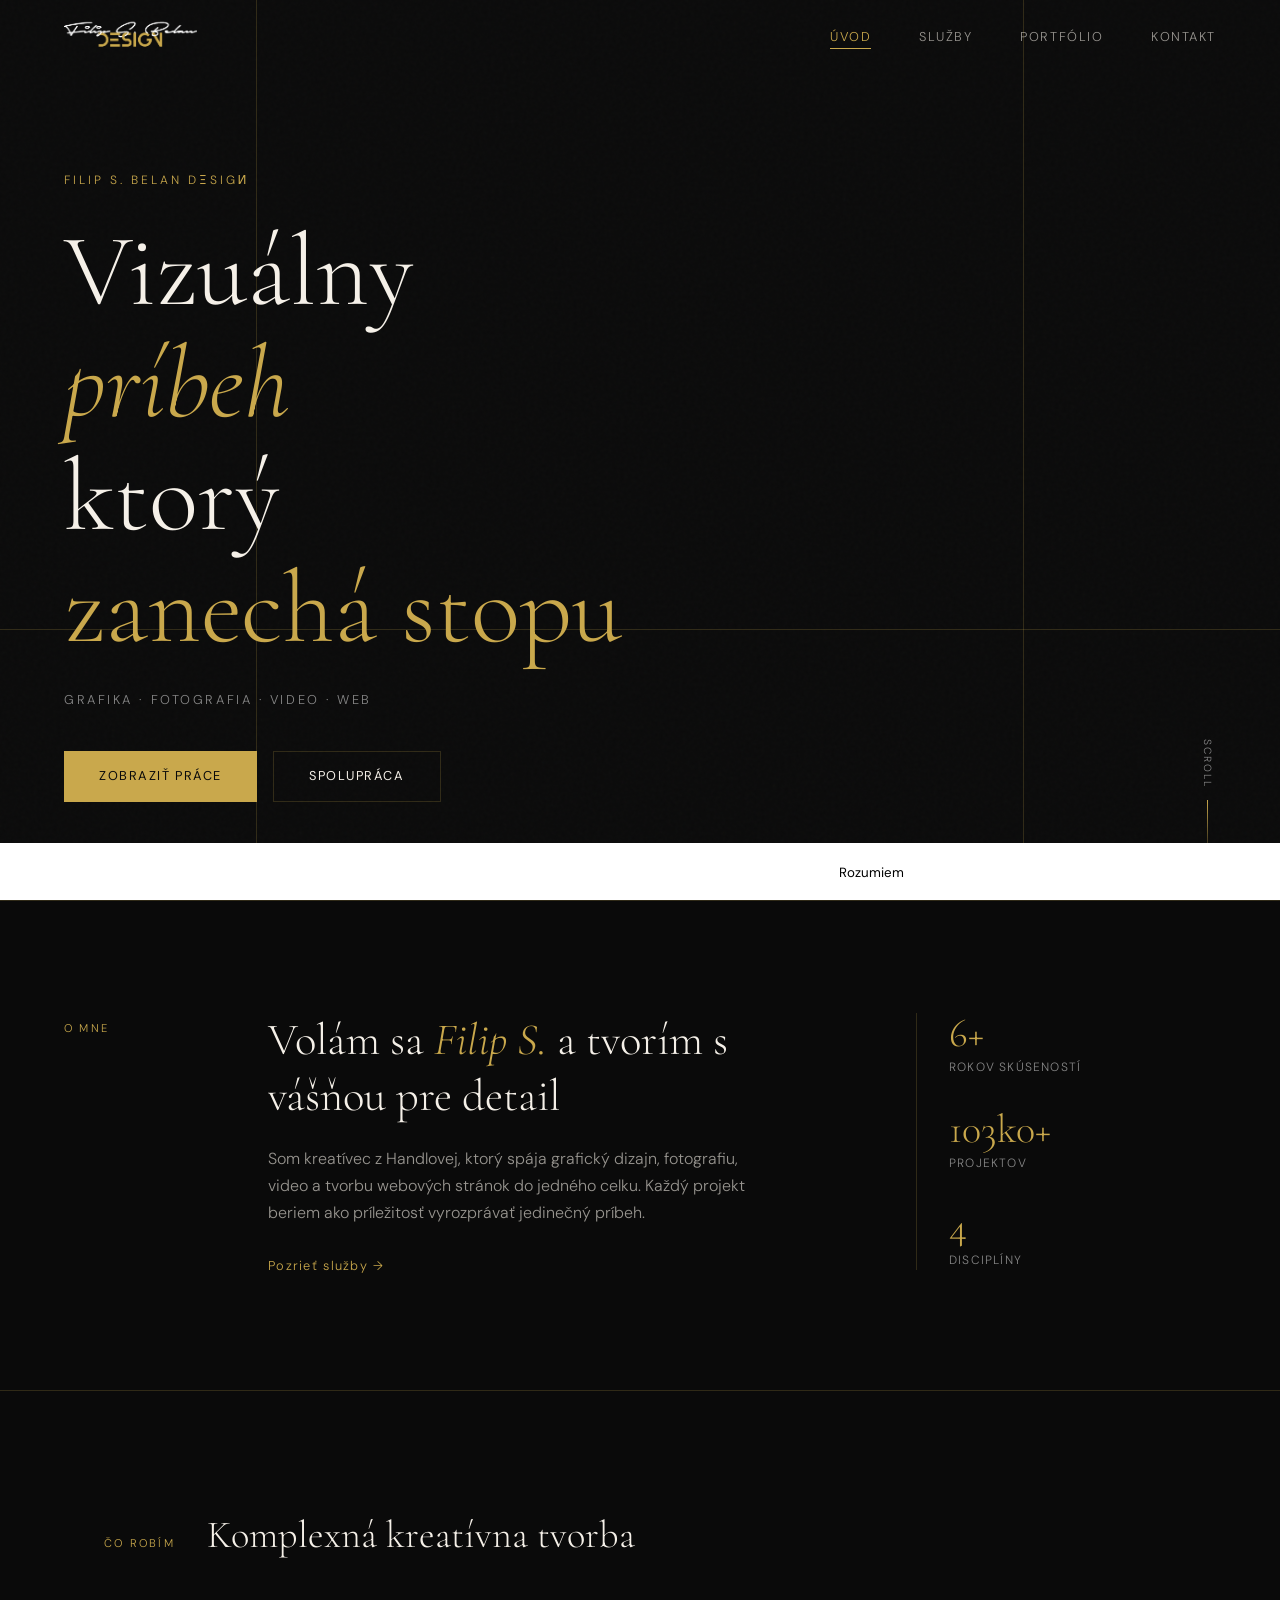
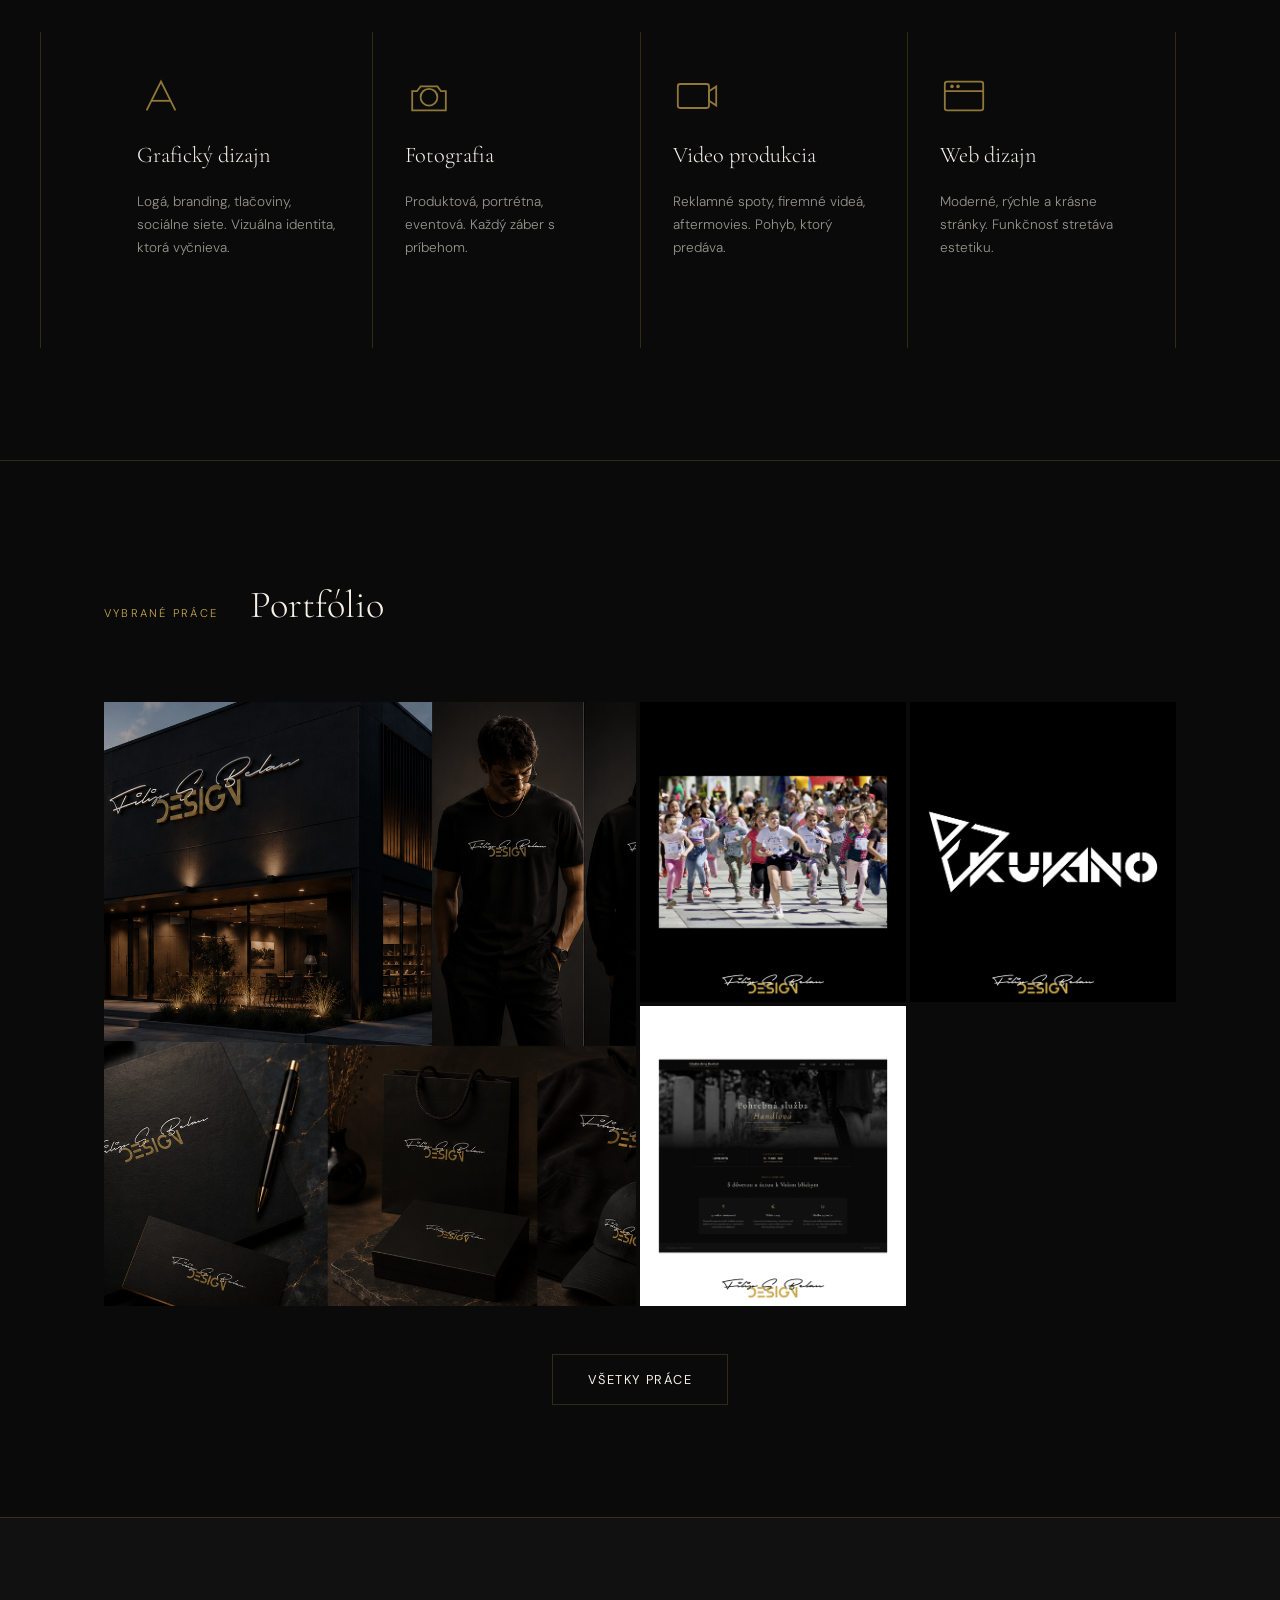
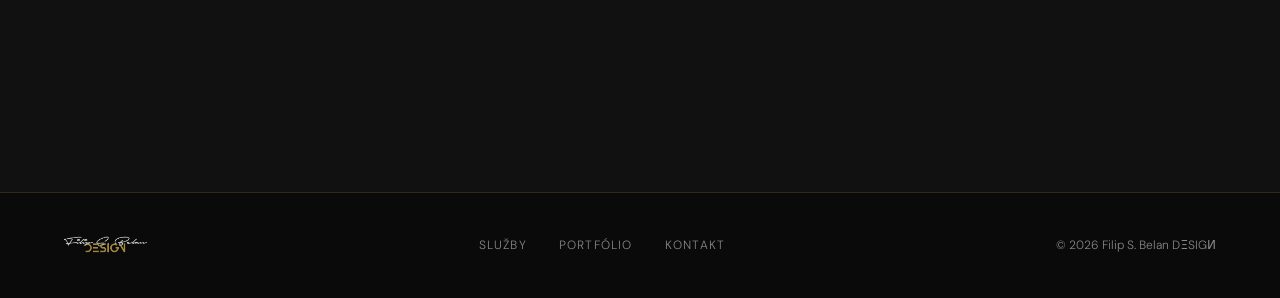
==== index.html @ 69818d94 "sku" ====
<!DOCTYPE html>
<html lang="sk">
<head>
  <meta charset="UTF-8"/>
  <meta name="viewport" content="width=device-width, initial-scale=1.0"/>
  <title>Filip S. Belan — Kreatívne štúdio</title>
  <link rel="stylesheet" href="style.css"/>
  <link href="https://fonts.googleapis.com/css2?family=Cormorant+Garamond:ital,wght@0,300;0,400;1,300;1,400&family=DM+Sans:wght@300;400;500&display=swap" rel="stylesheet"/>
</head>
<body>

  <nav class="navbar">
    <a href="index.html" class="nav-logo">
      <img src="logo.webp" alt="Logo" class="logo">
    </a>
    <button class="nav-toggle" id="navToggle" aria-label="Menu">
      <span></span><span></span>
    </button>
    <ul class="nav-links" id="navLinks">
      <li><a href="index.html" class="active">Úvod</a></li>
      <li><a href="sluzby.html">Služby</a></li>
      <li><a href="portfolio.html">Portfólio</a></li>
      <li><a href="kontakt.html">Kontakt</a></li>
    </ul>
  </nav>

  <main>

    <!-- HERO -->
    <section class="hero">
      <div class="hero-bg">
        <div class="hero-noise"></div>
        <div class="hero-line hero-line--1"></div>
        <div class="hero-line hero-line--2"></div>
        <div class="hero-line hero-line--3"></div>
      </div>
      <div class="hero-content">
        <p class="hero-eyebrow">Filip S. Belan DΞSIGИ</p>
        <h1 class="hero-title">
          <span class="hero-title--light">Vizuálny</span>
          <span class="hero-title--italic">príbeh</span>
          <span class="hero-title--light">ktorý</span>
          <span class="hero-title--gold">zanechá stopu</span>
        </h1>
        <p class="hero-sub">Grafika · Fotografia · Video · Web</p>
        <div class="hero-cta">
          <a href="portfolio.html" class="btn btn--gold">Zobraziť práce</a>
          <a href="kontakt.html" class="btn btn--outline">Spolupráca</a>
        </div>
      </div>
      <div class="hero-scroll">
        <span>scroll</span>
        <div class="hero-scroll-line"></div>
      </div>
    </section>

    <!-- INTRO -->
    <section class="intro">
      <div class="intro-inner">
        <div class="intro-label">O mne</div>
        <div class="intro-text">
          <h2>Volám sa <em>Filip S.</em> a tvorím s vášňou pre detail</h2>
          <p>Som kreatívec z Handlovej, ktorý spája grafický dizajn, fotografiu, video a tvorbu webových stránok do jedného celku. Každý projekt beriem ako príležitosť vyrozprávať jedinečný príbeh.</p>
          <a href="sluzby.html" class="link-arrow">Pozrieť služby →</a>
        </div>
        <div class="intro-stats">
          <div class="stat">
            <span class="stat-num">6+</span>
            <span class="stat-label">Rokov skúseností</span>
          </div>
          <div class="stat">
            <span class="stat-num">103k0+</span>
            <span class="stat-label">Projektov</span>
          </div>
          <div class="stat">
            <span class="stat-num">4</span>
            <span class="stat-label">Disciplíny</span>
          </div>
        </div>
      </div>
    </section>

    <!-- SERVICES PREVIEW -->
    <section class="services-preview">
      <div class="section-header">
        <div class="section-label">Čo robím</div>
        <h2>Komplexná kreatívna tvorba</h2>
      </div>
      <div class="services-grid">
        <a href="sluzby.html#grafika" class="service-card">
          <div class="service-icon">
            <svg viewBox="0 0 40 40" fill="none"><path d="M8 32L20 8l12 24" stroke="currentColor" stroke-width="1.5"/><path d="M12 24h16" stroke="currentColor" stroke-width="1.5"/></svg>
          </div>
          <h3>Grafický dizajn</h3>
          <p>Logá, branding, tlačoviny, sociálne siete. Vizuálna identita, ktorá vyčnieva.</p>
          <span class="service-arrow">→</span>
        </a>
        <a href="sluzby.html#fotografia" class="service-card">
          <div class="service-icon">
            <svg viewBox="0 0 40 40" fill="none"><circle cx="20" cy="21" r="7" stroke="currentColor" stroke-width="1.5"/><path d="M6 16h4l3-4h14l3 4h4v16H6V16z" stroke="currentColor" stroke-width="1.5"/></svg>
          </div>
          <h3>Fotografia</h3>
          <p>Produktová, portrétna, eventová. Každý záber s príbehom.</p>
          <span class="service-arrow">→</span>
        </a>
        <a href="sluzby.html#video" class="service-card">
          <div class="service-icon">
            <svg viewBox="0 0 40 40" fill="none"><rect x="4" y="10" width="26" height="20" rx="2" stroke="currentColor" stroke-width="1.5"/><path d="M30 16l6-4v16l-6-4V16z" stroke="currentColor" stroke-width="1.5"/></svg>
          </div>
          <h3>Video produkcia</h3>
          <p>Reklamné spoty, firemné videá, aftermovies. Pohyb, ktorý predáva.</p>
          <span class="service-arrow">→</span>
        </a>
        <a href="sluzby.html#web" class="service-card">
          <div class="service-icon">
            <svg viewBox="0 0 40 40" fill="none"><rect x="4" y="8" width="32" height="24" rx="2" stroke="currentColor" stroke-width="1.5"/><path d="M4 16h32" stroke="currentColor" stroke-width="1.5"/><circle cx="10" cy="12" r="1.5" fill="currentColor"/><circle cx="15" cy="12" r="1.5" fill="currentColor"/></svg>
          </div>
          <h3>Web dizajn</h3>
          <p>Moderné, rýchle a krásne stránky. Funkčnosť stretáva estetiku.</p>
          <span class="service-arrow">→</span>
        </a>
      </div>
    </section>

    <!-- PORTFOLIO PREVIEW -->
    <section class="portfolio-preview">
      <div class="section-header">
        <div class="section-label">Vybrané práce</div>
        <h2>Portfólio</h2>
      </div>
      <div class="portfolio-grid">
        <div class="portfolio-item portfolio-item--large">
          <img src="1.webp" alt="Projekt 1"/>
          <div class="portfolio-overlay">
            <span>Branding</span>
          </div>
        </div>
        <div class="portfolio-item">
          <img src="2.webp" alt="Projekt 2"/>
          <div class="portfolio-overlay">
            <span>Fotografia</span>
          </div>
        </div>
        <div class="portfolio-item">
          <img src="3.webp" alt="Projekt 3"/>
          <div class="portfolio-overlay">
            <span>Video</span>
          </div>
        </div>
        <div class="portfolio-item">
          <img src="4.webp" alt="Projekt 4"/>
          <div class="portfolio-overlay">
            <span>Web</span>
          </div>
        </div>
      </div>
      <div class="portfolio-cta">
        <a href="portfolio.html" class="btn btn--outline">Všetky práce</a>
      </div>
    </section>

    <!-- CTA BAND -->
    <section class="cta-band">
      <div class="cta-band-inner">
        <h2>Máte projekt? <em>Porozprávajme sa.</em></h2>
        <a href="kontakt.html" class="btn btn--gold">Napíš mi</a>
      </div>
    </section>

  </main>

  <footer class="footer">
    <div class="footer-inner">
      <a href="index.html" class="nav-logo">
  <img src="logo.webp" alt="Logo" class="logo footer-logo">
    </a>
      <div class="footer-links">
        <a href="sluzby.html">Služby</a>
        <a href="portfolio.html">Portfólio</a>
        <a href="kontakt.html">Kontakt</a>
      </div>
      <p class="footer-copy">© 2026 Filip S. Belan DΞSIGИ</p>
    </div>
  </footer>

  <script src="main.js"></script>
</body>

<div id="cookie-banner" style="
  position: fixed;
  bottom: 0;
  left: 0;
  width: 100%;
  background: #ffffff;
  color: #fff;
  padding: 15px;
  text-align: center;
  z-index: 9999;
">
  Tento web používa technické cookies pre správne fungovanie.
  <button onclick="acceptCookies()" style="margin-left:10px;">
    Rozumiem
  </button>
</div>

<script>
function acceptCookies() {
  localStorage.setItem("cookiesAccepted", "true");
  document.getElementById("cookie-banner").style.display = "none";
}

window.onload = function() {
  if (localStorage.getItem("cookiesAccepted")) {
    document.getElementById("cookie-banner").style.display = "none";
  }
};
</script>
</html>
---- style.css ----
/* =============================================
   FILIP S. BELAN — style.css
   Dark luxury: #0a0a0a / #c9a84c / #f5f0e8
   ============================================= */

:root {
  --black: #0a0a0a;
  --black-2: #111111;
  --black-3: #1a1a1a;
  --gold: #c9a84c;
  --gold-light: #e2c97e;
  --gold-dim: rgba(201,168,76,0.15);
  --cream: #f5f0e8;
  --cream-dim: rgba(245,240,232,0.6);
  --white: #ffffff;
  --gray: #888;
  --border: rgba(201,168,76,0.2);
  --font-serif: 'Cormorant Garamond', Georgia, serif;
  --font-sans: 'DM Sans', system-ui, sans-serif;
  --nav-h: 72px;
  --transition: 0.35s cubic-bezier(0.4, 0, 0.2, 1);
}

*, *::before, *::after { box-sizing: border-box; margin: 0; padding: 0; }

html { scroll-behavior: smooth; }

body {
  background: var(--black);
  color: var(--cream);
  font-family: var(--font-sans);
  font-size: 16px;
  line-height: 1.7;
  font-weight: 300;
  overflow-x: hidden;
}

img { display: block; width: 100%; height: 100%; object-fit: cover; }
a { color: inherit; text-decoration: none; }
ul { list-style: none; }
button { cursor: pointer; border: none; background: none; font-family: inherit; }

/* ---- SCROLLBAR ---- */
::-webkit-scrollbar { width: 4px; }
::-webkit-scrollbar-track { background: var(--black); }
::-webkit-scrollbar-thumb { background: var(--gold); border-radius: 2px; }

/* ===================== NAVBAR ===================== */
.navbar {
  position: fixed;
  top: 0; left: 0; right: 0;
  height: var(--nav-h);
  display: flex;
  align-items: center;
  justify-content: space-between;
  padding: 0 5vw;
  z-index: 1000;
  transition: background var(--transition), border-color var(--transition);
}

.navbar.scrolled {
  background: rgba(10,10,10,0.95);
  border-bottom: 1px solid var(--border);
  backdrop-filter: blur(16px);
}

.nav-logo {
  font-family: var(--font-serif);
  font-size: 1.6rem;
  letter-spacing: 0.15em;
  color: var(--gold);
  font-weight: 400;
}

.nav-links {
  display: flex;
  gap: 3rem;
}

.nav-links a {
  font-size: 0.8rem;
  letter-spacing: 0.12em;
  text-transform: uppercase;
  color: var(--cream-dim);
  transition: color var(--transition);
  position: relative;
}

.nav-links a::after {
  content: '';
  position: absolute;
  bottom: -4px; left: 0;
  width: 0; height: 1px;
  background: var(--gold);
  transition: width var(--transition);
}

.nav-links a:hover,
.nav-links a.active {
  color: var(--gold);
}

.nav-links a.active::after,
.nav-links a:hover::after {
  width: 100%;
}

.nav-toggle {
  display: none;
  flex-direction: column;
  gap: 6px;
  padding: 4px;
}

.nav-toggle span {
  display: block;
  width: 24px; height: 1px;
  background: var(--cream);
  transition: var(--transition);
}

/* ===================== BUTTONS ===================== */
.btn {
  display: inline-flex;
  align-items: center;
  gap: 0.5rem;
  padding: 0.85rem 2.2rem;
  font-family: var(--font-sans);
  font-size: 0.8rem;
  font-weight: 400;
  letter-spacing: 0.12em;
  text-transform: uppercase;
  transition: var(--transition);
  border-radius: 0;
}

.btn--gold {
  background: var(--gold);
  color: var(--black);
}
.btn--gold:hover {
  background: var(--gold-light);
  transform: translateY(-1px);
}

.btn--outline {
  border: 1px solid var(--border);
  color: var(--cream);
}
.btn--outline:hover {
  border-color: var(--gold);
  color: var(--gold);
}

.btn--full { width: 100%; justify-content: center; }

/* ===================== HERO ===================== */
.hero {
  position: relative;
  min-height: 100svh;
  display: flex;
  align-items: center;
  overflow: hidden;
}

.hero-bg {
  position: absolute;
  inset: 0;
  background: var(--black);
}

.hero-noise {
  position: absolute;
  inset: 0;
  background-image: url("data:image/svg+xml,%3Csvg viewBox='0 0 256 256' xmlns='http://www.w3.org/2000/svg'%3E%3Cfilter id='n'%3E%3CfeTurbulence type='fractalNoise' baseFrequency='0.9' numOctaves='4' stitchTiles='stitch'/%3E%3C/filter%3E%3Crect width='100%25' height='100%25' filter='url(%23n)' opacity='0.04'/%3E%3C/svg%3E");
  opacity: 0.6;
  pointer-events: none;
}

.hero-line {
  position: absolute;
  background: var(--border);
}

.hero-line--1 { top: 0; bottom: 0; left: 20%; width: 1px; }
.hero-line--2 { top: 0; bottom: 0; right: 20%; width: 1px; }
.hero-line--3 { left: 0; right: 0; bottom: 30%; height: 1px; }

.hero-content {
  position: relative;
  padding: calc(var(--nav-h) + 4rem) 5vw 4rem;
  max-width: 900px;
}

.hero-eyebrow {
  font-size: 0.75rem;
  letter-spacing: 0.25em;
  text-transform: uppercase;
  color: var(--gold);
  margin-bottom: 1.5rem;
  opacity: 0;
  animation: fadeUp 0.8s 0.2s forwards;
}

.hero-title {
  font-family: var(--font-serif);
  font-size: clamp(3rem, 8vw, 7rem);
  font-weight: 300;
  line-height: 1.1;
  margin-bottom: 1.5rem;
  display: flex;
  flex-direction: column;
}

.hero-title span {
  opacity: 0;
  animation: fadeUp 0.8s forwards;
}
.hero-title span:nth-child(1) { animation-delay: 0.35s; }
.hero-title span:nth-child(2) { animation-delay: 0.5s; }
.hero-title span:nth-child(3) { animation-delay: 0.65s; }
.hero-title span:nth-child(4) { animation-delay: 0.8s; }

.hero-title--italic { font-style: italic; color: var(--gold); }
.hero-title--gold { color: var(--gold); }

.hero-sub {
  font-size: 0.8rem;
  letter-spacing: 0.2em;
  text-transform: uppercase;
  color: var(--gray);
  margin-bottom: 2.5rem;
  opacity: 0;
  animation: fadeUp 0.8s 0.95s forwards;
}

.hero-cta {
  display: flex;
  gap: 1rem;
  flex-wrap: wrap;
  opacity: 0;
  animation: fadeUp 0.8s 1.1s forwards;
}

.hero-scroll {
  position: absolute;
  bottom: 2.5rem;
  right: 5vw;
  display: flex;
  flex-direction: column;
  align-items: center;
  gap: 0.75rem;
  opacity: 0;
  animation: fadeIn 1s 1.5s forwards;
}

.hero-scroll span {
  font-size: 0.65rem;
  letter-spacing: 0.2em;
  text-transform: uppercase;
  color: var(--gray);
  writing-mode: vertical-rl;
}

.hero-scroll-line {
  width: 1px;
  height: 60px;
  background: linear-gradient(to bottom, var(--gold), transparent);
  animation: scrollLine 2s ease-in-out 2s infinite;
}

/* ===================== INTRO ===================== */
.intro {
  padding: 7rem 5vw;
  border-top: 1px solid var(--border);
}

.intro-inner {
  display: grid;
  grid-template-columns: 140px 1fr 300px;
  gap: 4rem;
  align-items: start;
  max-width: 1200px;
  margin: 0 auto;
}

.intro-label {
  font-size: 0.7rem;
  letter-spacing: 0.2em;
  text-transform: uppercase;
  color: var(--gold);
  padding-top: 0.4rem;
}

.intro-text h2 {
  font-family: var(--font-serif);
  font-size: clamp(1.8rem, 3.5vw, 2.8rem);
  font-weight: 300;
  line-height: 1.25;
  margin-bottom: 1.25rem;
}

.intro-text h2 em {
  font-style: italic;
  color: var(--gold);
}

.intro-text p {
  color: var(--cream-dim);
  margin-bottom: 1.5rem;
  max-width: 480px;
}

.link-arrow {
  font-size: 0.8rem;
  letter-spacing: 0.1em;
  color: var(--gold);
  transition: gap var(--transition);
  display: inline-flex;
  gap: 0.5rem;
}
.link-arrow:hover { gap: 0.75rem; }

.intro-stats {
  display: flex;
  flex-direction: column;
  gap: 2rem;
  border-left: 1px solid var(--border);
  padding-left: 2rem;
}

.stat-num {
  display: block;
  font-family: var(--font-serif);
  font-size: 2.5rem;
  font-weight: 300;
  color: var(--gold);
  line-height: 1;
}

.stat-label {
  display: block;
  font-size: 0.75rem;
  letter-spacing: 0.1em;
  text-transform: uppercase;
  color: var(--gray);
  margin-top: 0.25rem;
}

/* ===================== SECTION HEADER ===================== */
.section-header {
  max-width: 1200px;
  margin: 0 auto 4rem;
  padding: 0 5vw;
  display: flex;
  align-items: baseline;
  gap: 2rem;
}

.section-label {
  font-size: 0.7rem;
  letter-spacing: 0.2em;
  text-transform: uppercase;
  color: var(--gold);
  white-space: nowrap;
}

.section-header h2 {
  font-family: var(--font-serif);
  font-size: clamp(1.8rem, 3vw, 2.5rem);
  font-weight: 300;
}

/* ===================== SERVICES PREVIEW ===================== */
.services-preview {
  padding: 7rem 0;
  border-top: 1px solid var(--border);
}

.services-grid {
  display: grid;
  grid-template-columns: repeat(4, 1fr);
  border-left: 1px solid var(--border);
  max-width: 1200px;
  margin: 0 auto;
  padding: 0 5vw;
  gap: 0;
}

.service-card {
  padding: 2.5rem 2rem;
  border-right: 1px solid var(--border);
  display: flex;
  flex-direction: column;
  gap: 1rem;
  transition: background var(--transition);
  position: relative;
}

.service-card:hover {
  background: var(--gold-dim);
}

.service-icon {
  width: 48px; height: 48px;
  color: var(--gold);
  opacity: 0.7;
}

.service-card h3 {
  font-family: var(--font-serif);
  font-size: 1.4rem;
  font-weight: 300;
}

.service-card p {
  font-size: 0.85rem;
  color: var(--cream-dim);
  flex: 1;
}

.service-arrow {
  font-size: 1.2rem;
  color: var(--gold);
  opacity: 0;
  transform: translateX(-8px);
  transition: var(--transition);
  align-self: flex-start;
}

.service-card:hover .service-arrow {
  opacity: 1;
  transform: translateX(0);
}

/* ===================== PORTFOLIO PREVIEW ===================== */
.portfolio-preview {
  padding: 7rem 0;
  border-top: 1px solid var(--border);
}

.portfolio-grid {
  display: grid;
  grid-template-columns: 2fr 1fr 1fr;
  grid-template-rows: 300px 300px;
  gap: 4px;
  max-width: 1200px;
  margin: 0 auto;
  padding: 0 5vw;
}

.portfolio-item {
  position: relative;
  overflow: hidden;
  background: var(--black-3);
}

.portfolio-item--large {
  grid-row: 1 / 3;
}

.portfolio-item img {
  transition: transform 0.6s var(--transition);
}

.portfolio-item:hover img {
  transform: scale(1.04);
}

.portfolio-overlay {
  position: absolute;
  inset: 0;
  background: rgba(10,10,10,0.7);
  display: flex;
  align-items: flex-end;
  padding: 1.25rem;
  opacity: 0;
  transition: opacity var(--transition);
}

.portfolio-item:hover .portfolio-overlay {
  opacity: 1;
}

.portfolio-overlay span {
  font-size: 0.7rem;
  letter-spacing: 0.15em;
  text-transform: uppercase;
  color: var(--gold);
  border: 1px solid var(--gold);
  padding: 0.3rem 0.75rem;
}

.portfolio-cta {
  text-align: center;
  padding: 3rem 0 0;
}

/* ===================== CTA BAND ===================== */
.cta-band {
  padding: 6rem 5vw;
  border-top: 1px solid var(--border);
  background: var(--black-2);
}

.cta-band-inner {
  max-width: 1200px;
  margin: 0 auto;
  display: flex;
  align-items: center;
  justify-content: space-between;
  gap: 2rem;
  flex-wrap: wrap;
}

.cta-band h2 {
  font-family: var(--font-serif);
  font-size: clamp(2rem, 4vw, 3rem);
  font-weight: 300;
}

.cta-band h2 em {
  font-style: italic;
  color: var(--gold);
}

/* ===================== PAGE HERO ===================== */
.page-hero {
  padding: calc(var(--nav-h) + 5rem) 5vw 4rem;
  border-bottom: 1px solid var(--border);
  background: var(--black-2);
}

.page-hero-inner {
  max-width: 1200px;
  margin: 0 auto;
}

.page-hero h1 {
  font-family: var(--font-serif);
  font-size: clamp(3.5rem, 8vw, 6rem);
  font-weight: 300;
  line-height: 1;
  color: var(--cream);
}

/* ===================== SERVICES FULL ===================== */
.services-full {
  max-width: 1200px;
  margin: 0 auto;
}

.service-block {
  display: grid;
  grid-template-columns: 80px 1fr 220px;
  gap: 4rem;
  padding: 5rem 5vw;
  border-bottom: 1px solid var(--border);
  align-items: start;
}

.service-block--alt {
  background: var(--black-2);
}

.service-block-num {
  font-family: var(--font-serif);
  font-size: 4rem;
  font-weight: 300;
  color: var(--border);
  line-height: 1;
}

.service-block-content h2 {
  font-family: var(--font-serif);
  font-size: clamp(2rem, 3.5vw, 2.8rem);
  font-weight: 300;
  margin-bottom: 1.25rem;
  color: var(--gold);
}

.service-block-content p {
  color: var(--cream-dim);
  margin-bottom: 1.5rem;
  max-width: 500px;
}

.service-list {
  display: flex;
  flex-direction: column;
  gap: 0.5rem;
}

.service-list li {
  font-size: 0.85rem;
  color: var(--cream-dim);
  padding-left: 1rem;
  position: relative;
}

.service-list li::before {
  content: '—';
  position: absolute;
  left: 0;
  color: var(--gold);
}

.service-block-icon {
  color: var(--gold);
  opacity: 0.3;
  padding-top: 0.5rem;
}

/* ===================== PORTFOLIO PAGE ===================== */
.portfolio-page {
  padding: 4rem 5vw;
  max-width: 1200px;
  margin: 0 auto;
}

.filter-bar {
  display: flex;
  gap: 0;
  margin-bottom: 3rem;
  border: 1px solid var(--border);
  width: fit-content;
}

.filter-btn {
  padding: 0.65rem 1.5rem;
  font-size: 0.75rem;
  letter-spacing: 0.1em;
  text-transform: uppercase;
  color: var(--gray);
  border-right: 1px solid var(--border);
  transition: var(--transition);
}

.filter-btn:last-child { border-right: none; }

.filter-btn:hover,
.filter-btn.active {
  background: var(--gold);
  color: var(--black);
}

.gallery-masonry {
  columns: 3;
  column-gap: 4px;
}

.gallery-item {
  break-inside: avoid;
  margin-bottom: 4px;
  position: relative;
  overflow: hidden;
  background: var(--black-3);
  cursor: pointer;
}

.gallery-item img {
  width: 100%;
  height: auto;
  display: block;
  transition: transform 0.5s var(--transition);
}

.gallery-item:hover img {
  transform: scale(1.04);
}

.gallery-overlay {
  position: absolute;
  inset: 0;
  background: rgba(10,10,10,0.65);
  display: flex;
  align-items: flex-end;
  padding: 1rem;
  opacity: 0;
  transition: opacity var(--transition);
}

.gallery-item:hover .gallery-overlay {
  opacity: 1;
}

.gallery-overlay span {
  font-size: 0.65rem;
  letter-spacing: 0.15em;
  text-transform: uppercase;
  color: var(--gold);
}

.gallery-item.hidden {
  display: none;
}

/* ===================== LIGHTBOX ===================== */
.lightbox {
  position: fixed;
  inset: 0;
  background: rgba(0,0,0,0.95);
  z-index: 2000;
  display: none;
  align-items: center;
  justify-content: center;
  backdrop-filter: blur(8px);
}

.lightbox.active {
  display: flex;
}

.lightbox img {
  max-width: 90vw;
  max-height: 90vh;
  width: auto;
  height: auto;
  object-fit: contain;
}

.lightbox-close {
  position: fixed;
  top: 1.5rem; right: 2rem;
  font-size: 1.5rem;
  color: var(--cream);
  opacity: 0.7;
  transition: opacity var(--transition);
  z-index: 2001;
}

.lightbox-close:hover { opacity: 1; }

.lightbox-prev,
.lightbox-next {
  position: fixed;
  top: 50%;
  transform: translateY(-50%);
  font-size: 3rem;
  color: var(--cream);
  opacity: 0.5;
  transition: opacity var(--transition);
  z-index: 2001;
  padding: 1rem;
}

.lightbox-prev { left: 1rem; }
.lightbox-next { right: 1rem; }
.lightbox-prev:hover,
.lightbox-next:hover { opacity: 1; }

/* ===================== CONTACT ===================== */
.contact-section {
  padding: 6rem 5vw;
  max-width: 1200px;
  margin: 0 auto;
}

.contact-inner {
  display: grid;
  grid-template-columns: 1fr 1fr;
  gap: 6rem;
  align-items: start;
}

.contact-info h2 {
  font-family: var(--font-serif);
  font-size: clamp(2rem, 3.5vw, 2.8rem);
  font-weight: 300;
  line-height: 1.2;
  margin-bottom: 1.25rem;
}

.contact-info h2 em {
  font-style: italic;
  color: var(--gold);
}

.contact-info > p {
  color: var(--cream-dim);
  margin-bottom: 2.5rem;
}

.contact-items {
  display: flex;
  flex-direction: column;
  gap: 1.5rem;
}

.contact-item {
  display: flex;
  gap: 1rem;
  align-items: flex-start;
}

.contact-item-icon {
  width: 20px; height: 20px;
  color: var(--gold);
  flex-shrink: 0;
  margin-top: 2px;
}

.contact-item-label {
  display: block;
  font-size: 0.7rem;
  letter-spacing: 0.15em;
  text-transform: uppercase;
  color: var(--gray);
  margin-bottom: 0.2rem;
}

.contact-item-value {
  font-size: 0.95rem;
  color: var(--cream);
  transition: color var(--transition);
}

.contact-item-value:hover { color: var(--gold); }

/* ---- FORM ---- */
.contact-form {
  display: flex;
  flex-direction: column;
  gap: 1.5rem;
}

.form-group {
  display: flex;
  flex-direction: column;
  gap: 0.5rem;
}

.form-group label {
  font-size: 0.7rem;
  letter-spacing: 0.15em;
  text-transform: uppercase;
  color: var(--gray);
}

.form-group input,
.form-group select,
.form-group textarea {
  background: var(--black-2);
  border: 1px solid var(--border);
  color: var(--cream);
  padding: 0.9rem 1rem;
  font-family: var(--font-sans);
  font-size: 0.9rem;
  font-weight: 300;
  border-radius: 0;
  outline: none;
  transition: border-color var(--transition);
  appearance: none;
}

.form-group input:focus,
.form-group select:focus,
.form-group textarea:focus {
  border-color: var(--gold);
}

.form-group textarea { resize: vertical; }

.form-group select option {
  background: var(--black-2);
}

.form-note {
  font-size: 0.75rem;
  color: var(--gray);
  text-align: center;
}

/* ===================== FOOTER ===================== */
.footer {
  border-top: 1px solid var(--border);
  padding: 2.5rem 5vw;
  background: var(--black);
}

.footer-inner {
  max-width: 1200px;
  margin: 0 auto;
  display: flex;
  align-items: center;
  justify-content: space-between;
  gap: 1rem;
  flex-wrap: wrap;
}

.footer-logo {
  font-family: var(--font-serif);
  font-size: 1.2rem;
  letter-spacing: 0.15em;
  color: var(--gold);
}

.footer-links {
  display: flex;
  gap: 2rem;
}

.footer-links a {
  font-size: 0.75rem;
  letter-spacing: 0.1em;
  text-transform: uppercase;
  color: var(--gray);
  transition: color var(--transition);
}

.footer-links a:hover { color: var(--gold); }

.footer-copy {
  font-size: 0.75rem;
  color: var(--gray);
}

/* ===================== ANIMATIONS ===================== */
@keyframes fadeUp {
  from { opacity: 0; transform: translateY(24px); }
  to { opacity: 1; transform: translateY(0); }
}

@keyframes fadeIn {
  from { opacity: 0; }
  to { opacity: 1; }
}

@keyframes scrollLine {
  0% { transform: scaleY(0); transform-origin: top; }
  50% { transform: scaleY(1); transform-origin: top; }
  50.01% { transform: scaleY(1); transform-origin: bottom; }
  100% { transform: scaleY(0); transform-origin: bottom; }
}

/* Reveal on scroll */
.reveal {
  opacity: 0;
  transform: translateY(32px);
  transition: opacity 0.7s ease, transform 0.7s ease;
}

.reveal.visible {
  opacity: 1;
  transform: translateY(0);
}

/* ===================== RESPONSIVE ===================== */
@media (max-width: 1024px) {
  .intro-inner {
    grid-template-columns: 1fr 1fr;
    grid-template-rows: auto auto;
  }
  .intro-label { grid-column: 1 / -1; }
  .intro-stats { grid-column: 2; grid-row: 2; border-left: 1px solid var(--border); }

  .services-grid { grid-template-columns: repeat(2, 1fr); }

  .service-block {
    grid-template-columns: 60px 1fr;
  }
  .service-block-icon { display: none; }

  .portfolio-grid {
    grid-template-columns: 1fr 1fr;
    grid-template-rows: 250px 250px 250px;
  }
  .portfolio-item--large { grid-row: 1; }
}

@media (max-width: 768px) {
  .nav-links {
    display: none;
    position: fixed;
    top: var(--nav-h);
    left: 0; right: 0;
    background: rgba(10,10,10,0.98);
    flex-direction: column;
    padding: 2rem 5vw;
    gap: 1.5rem;
    border-bottom: 1px solid var(--border);
    backdrop-filter: blur(16px);
  }
  .nav-links.open { display: flex; }
  .nav-toggle { display: flex; }

  .hero-content { padding-top: calc(var(--nav-h) + 3rem); }

  .intro-inner {
    grid-template-columns: 1fr;
    gap: 2rem;
  }
  .intro-stats {
    flex-direction: row;
    border-left: none;
    border-top: 1px solid var(--border);
    padding-left: 0;
    padding-top: 2rem;
  }

  .services-grid { grid-template-columns: 1fr; }
  .service-card { border-right: none; border-bottom: 1px solid var(--border); }

  .portfolio-grid {
    grid-template-columns: 1fr;
    grid-template-rows: none;
  }
  .portfolio-item { height: 260px; }
  .portfolio-item--large { grid-row: auto; }

  .gallery-masonry { columns: 2; }

  .contact-inner { grid-template-columns: 1fr; gap: 3rem; }

  .section-header { flex-direction: column; gap: 0.5rem; }

  .cta-band-inner { flex-direction: column; align-items: flex-start; }

  .footer-inner { flex-direction: column; text-align: center; }
  .footer-links { justify-content: center; }

  .service-block {
    grid-template-columns: 1fr;
    gap: 1.5rem;
  }
  .service-block-num { font-size: 2.5rem; }

  .filter-bar { flex-wrap: wrap; width: 100%; }
  .filter-btn { flex: 1; border-right: none; border-bottom: 1px solid var(--border); }
}

@media (max-width: 480px) {
  .gallery-masonry { columns: 1; }
  .hero-cta { flex-direction: column; }
  .btn { width: 100%; justify-content: center; }
}

.logo {
  height: 40px;
  width: auto;
}

.footer-logo {
  height: 25px; /* zmenši podľa chuti */
  opacity: 0.8; /* voliteľné - jemnejší efekt */
}
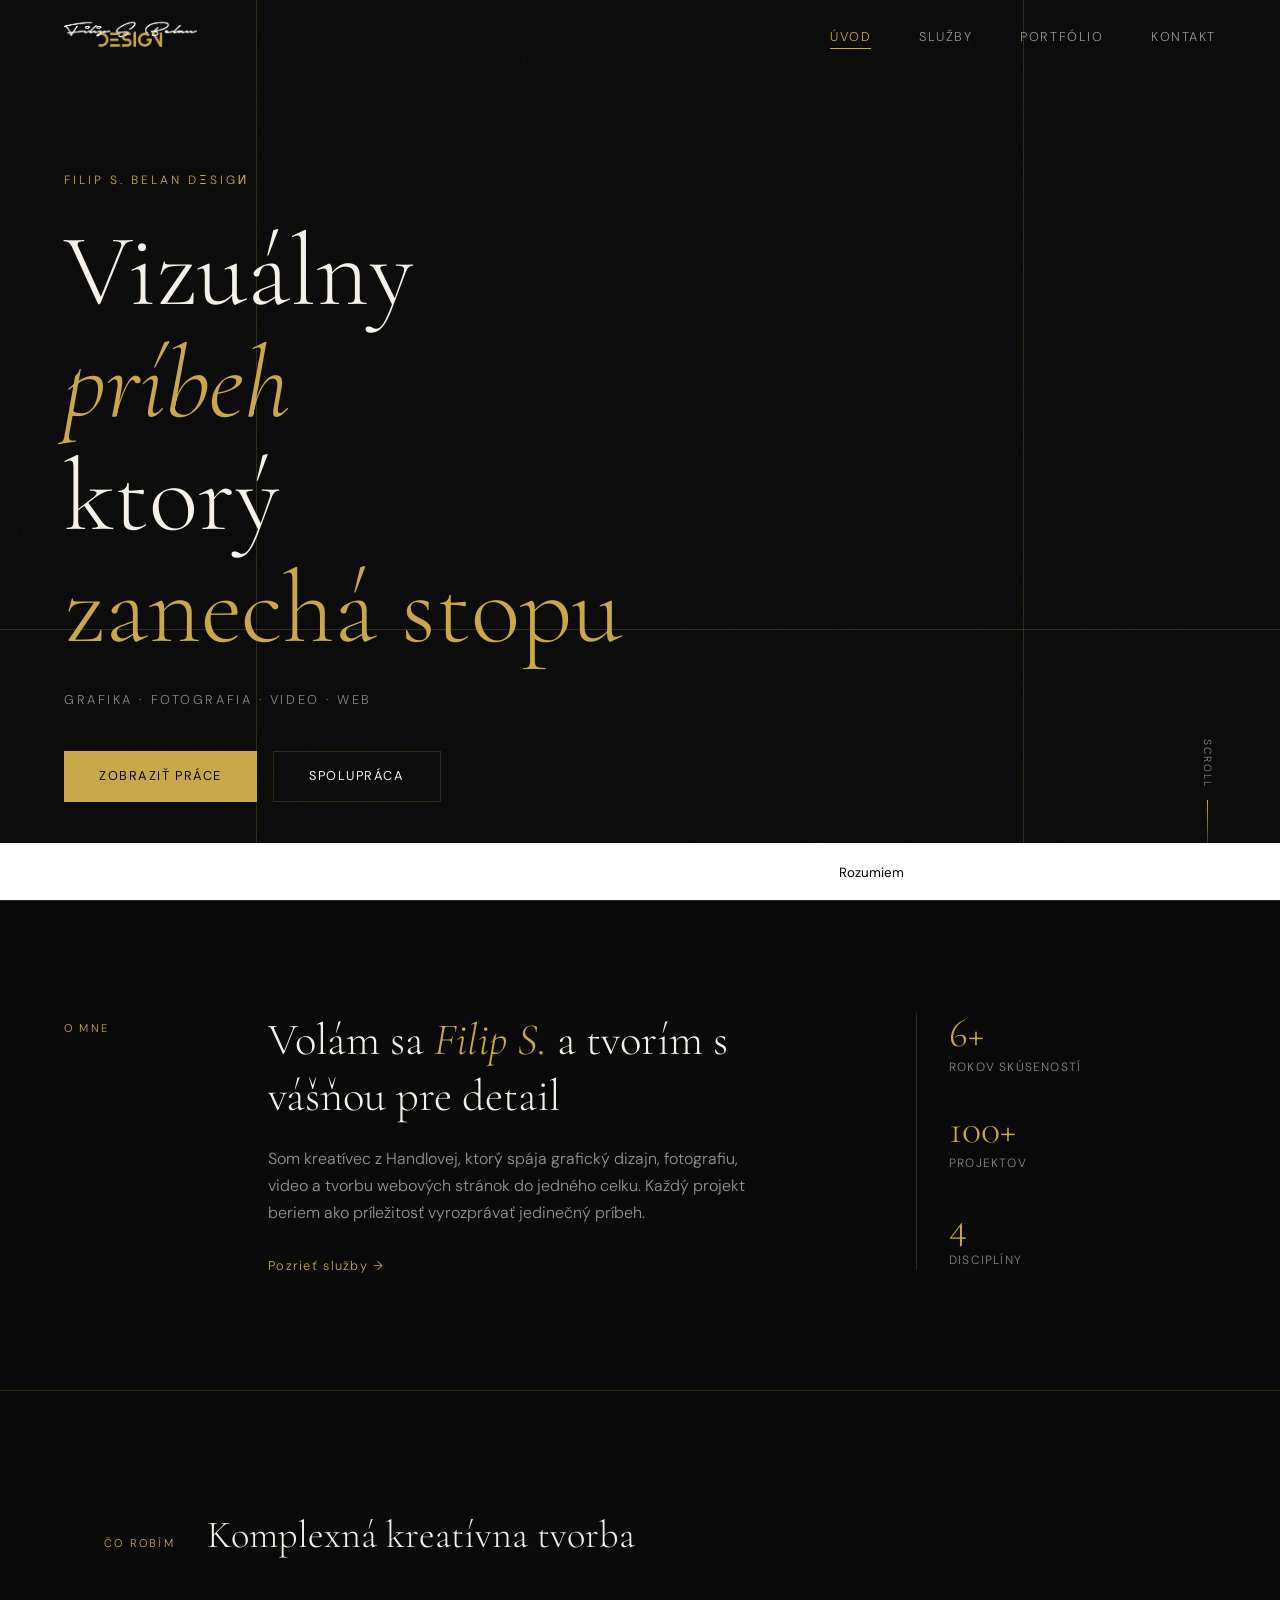
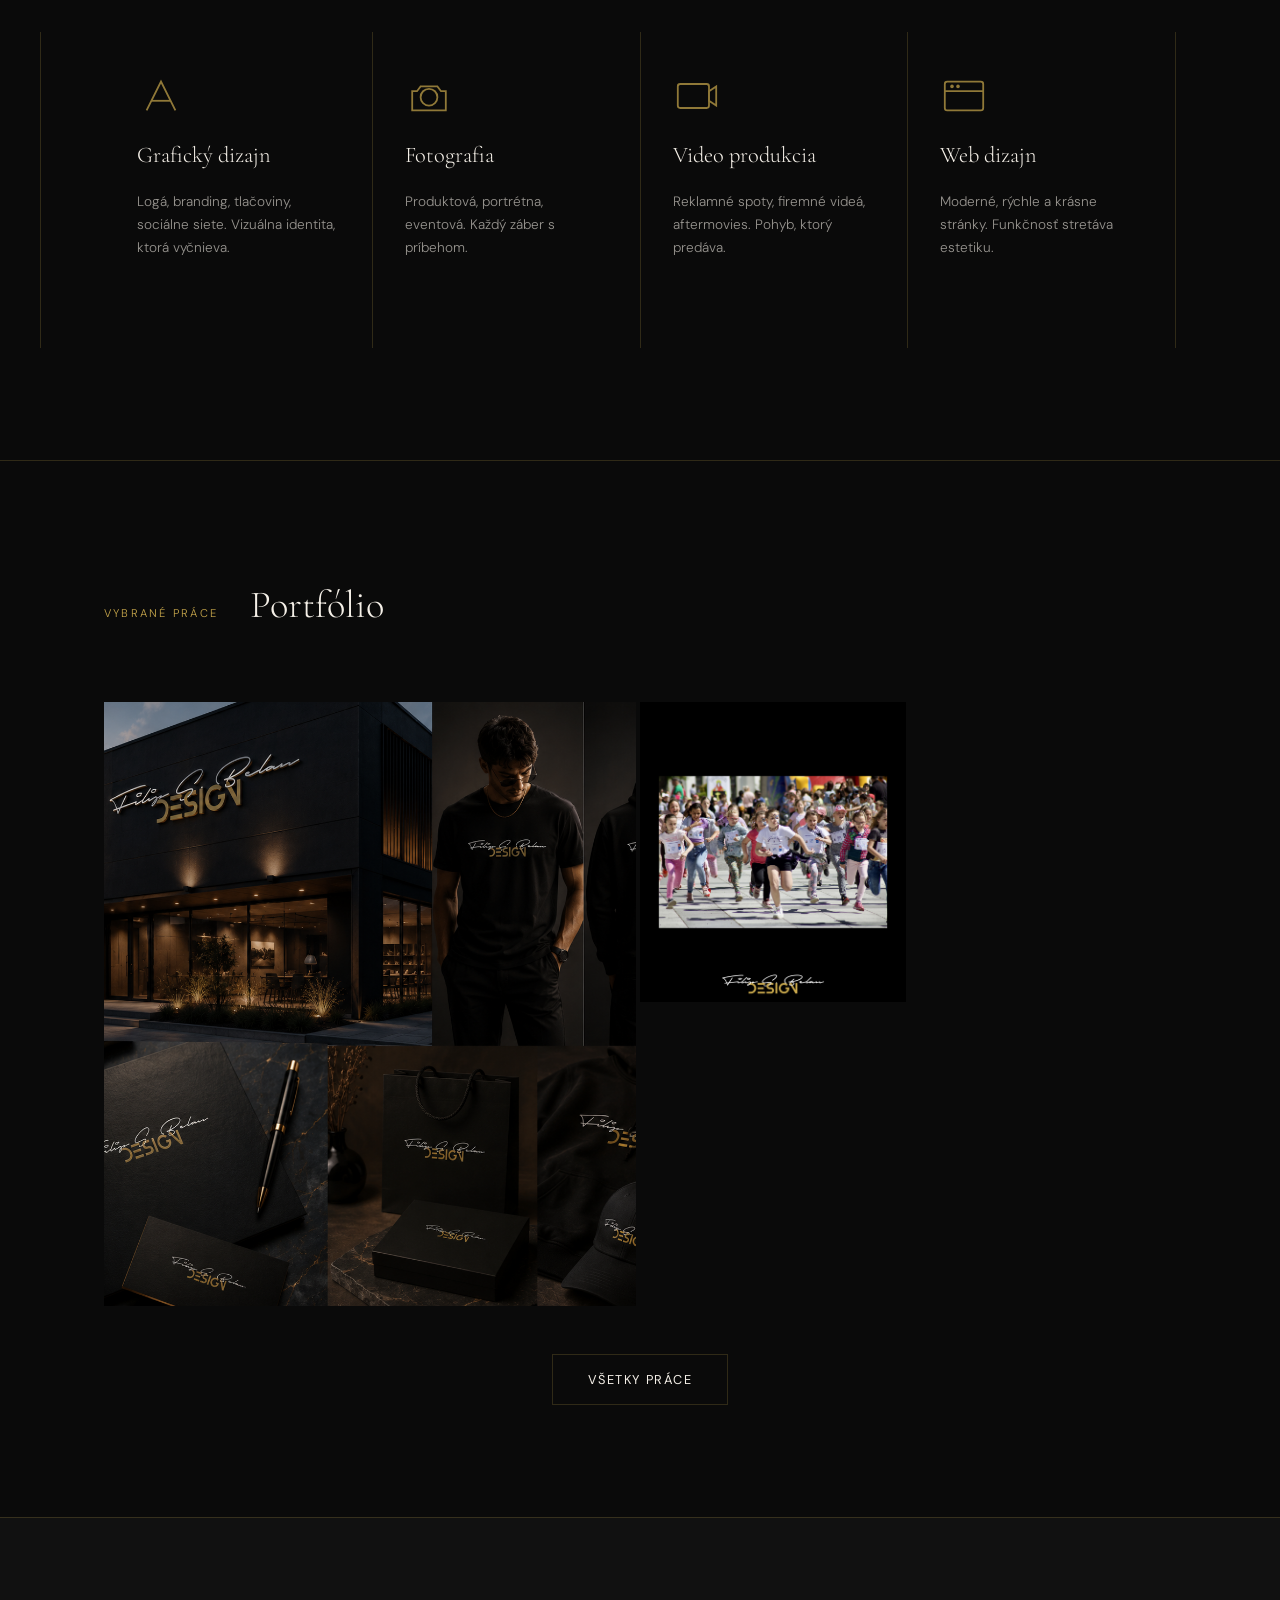
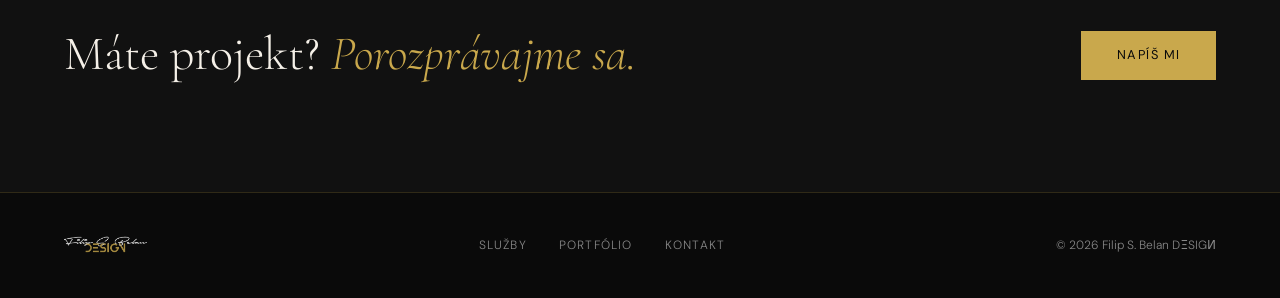
==== commit 6e2f342f: "opraveny" ====
--- a/index.html
+++ b/index.html
@@ -69,7 +69,7 @@
             <span class="stat-label">Rokov skúseností</span>
           </div>
           <div class="stat">
-            <span class="stat-num">103k0+</span>
+            <span class="stat-num">100+</span>
             <span class="stat-label">Projektov</span>
           </div>
           <div class="stat">
--- a/style.css
+++ b/style.css
@@ -1043,4 +1043,11 @@
 .footer-logo {
   height: 25px; /* zmenši podľa chuti */
   opacity: 0.8; /* voliteľné - jemnejší efekt */
+}
+
+.portfolio-item:has(img[src=""]), 
+.portfolio-item:has(img:not([src])),
+.portfolio-grid a:not(:has(img)),
+.portfolio-item:nth-child(n+3) {
+    display: none !important;
 }
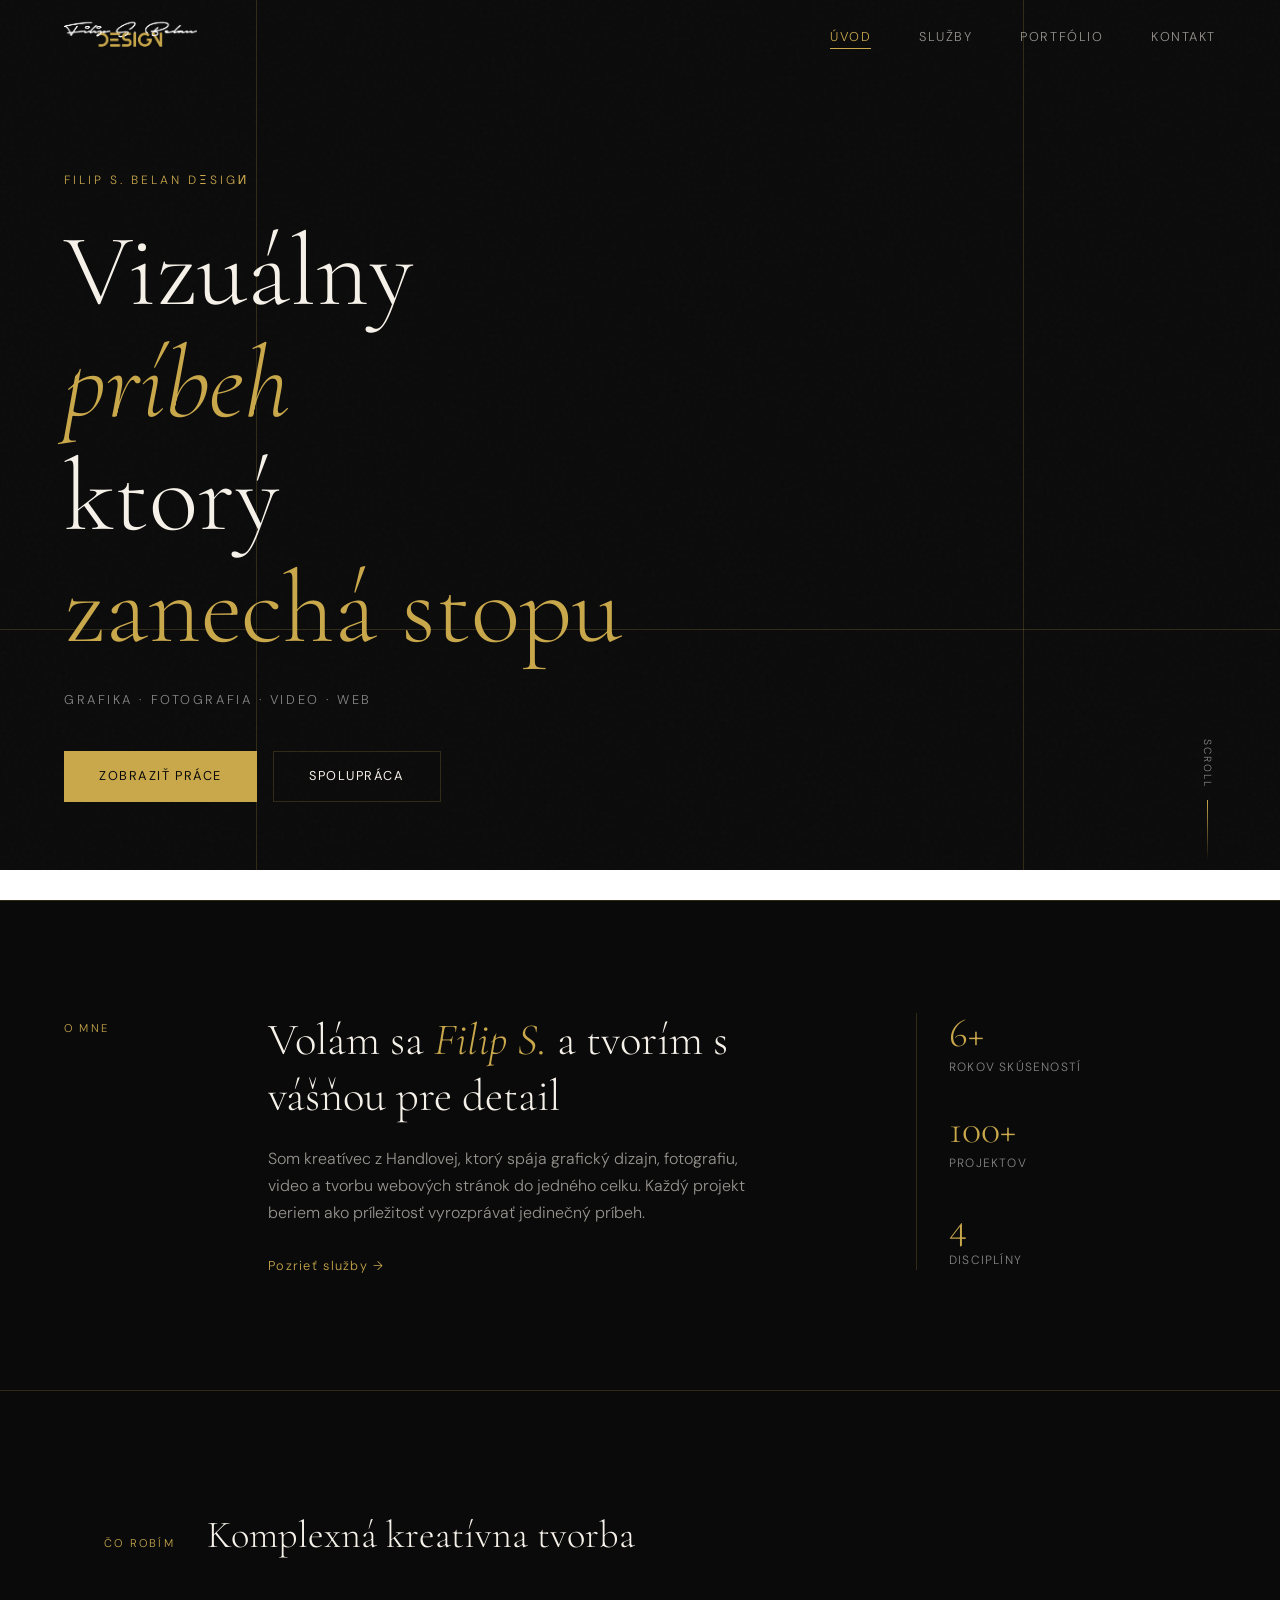
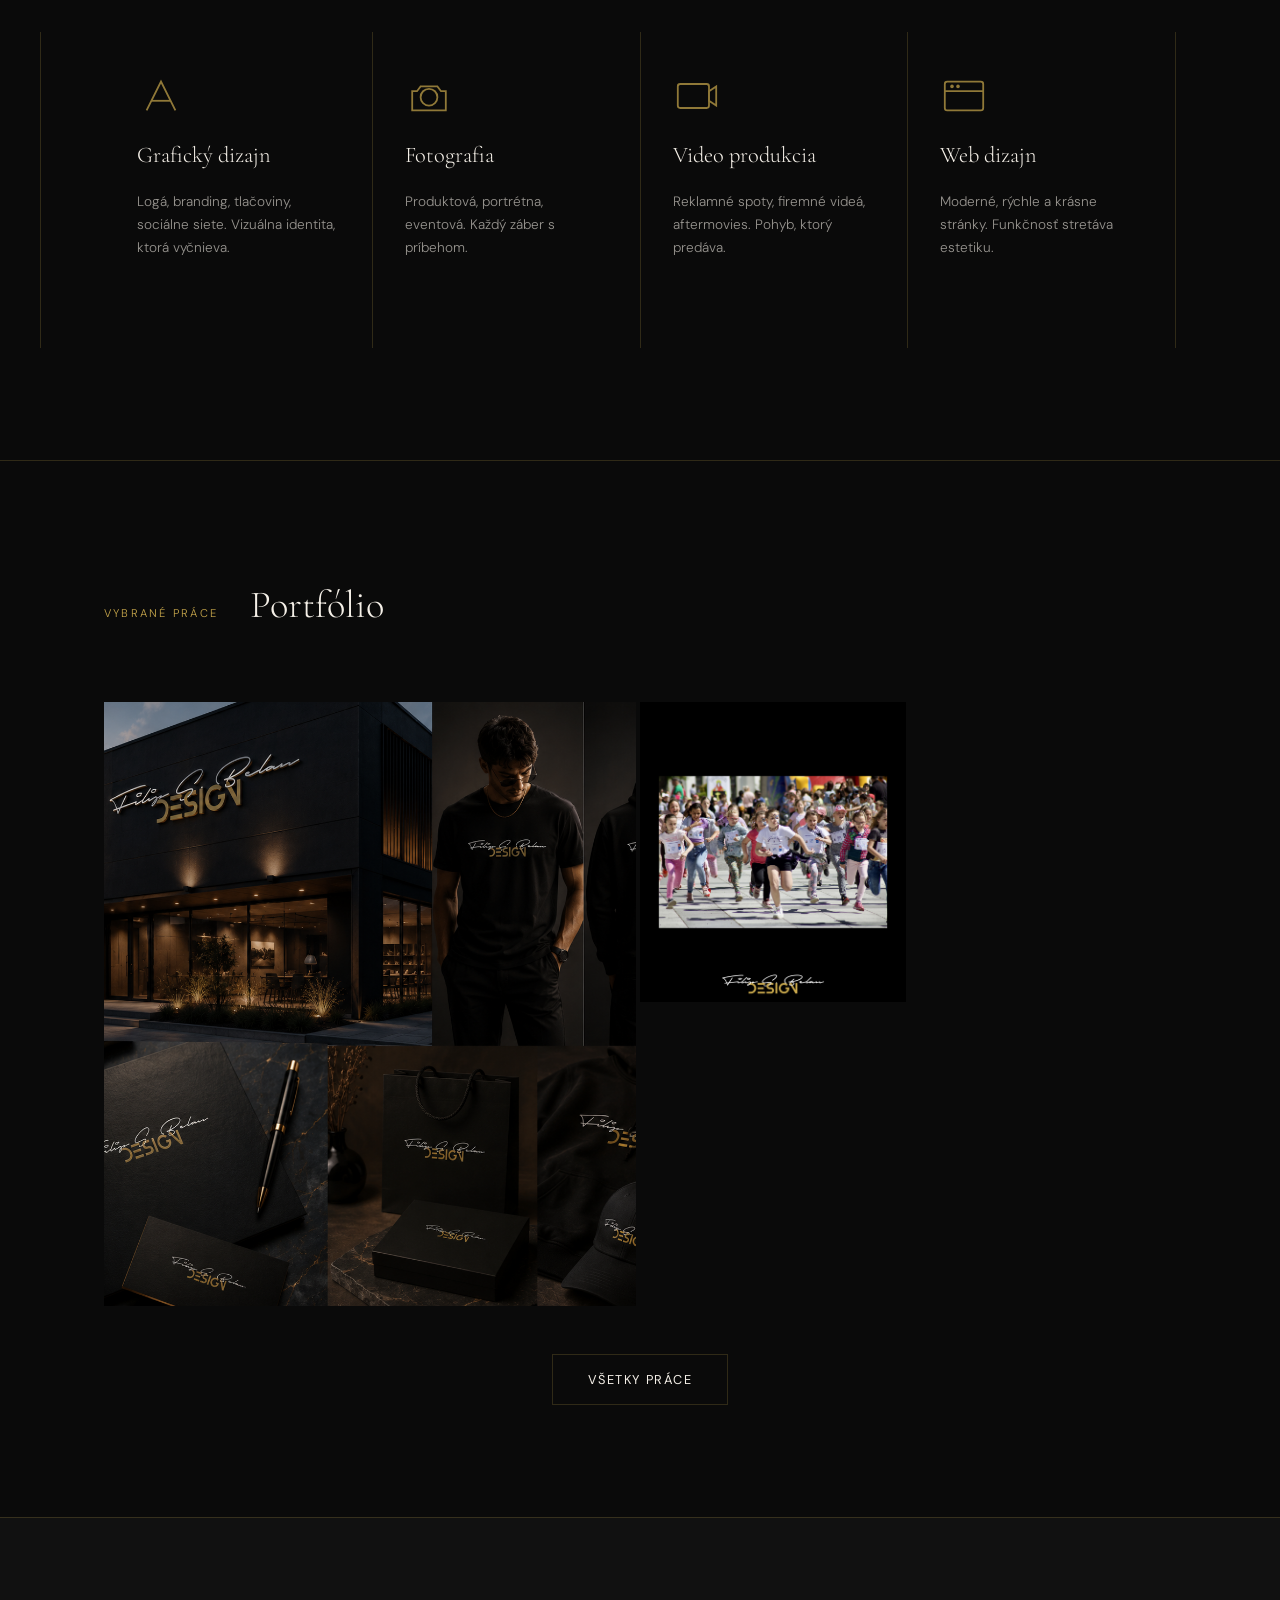
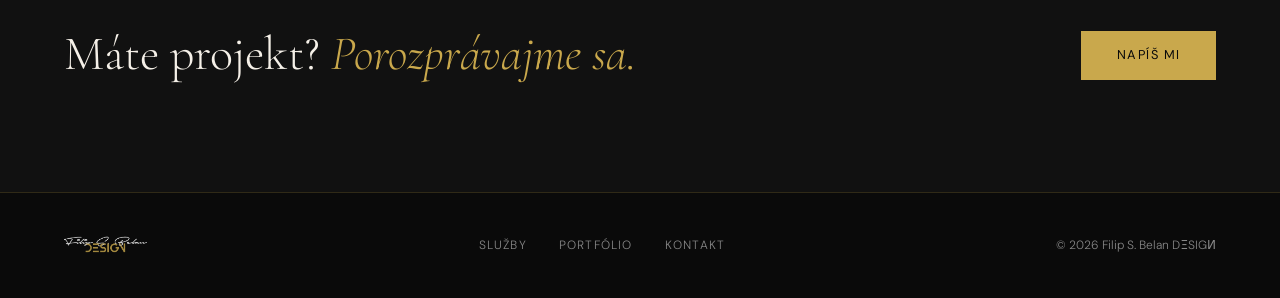
==== commit ceecb8cb: "Update index.html vymazal listu cookies" ====
--- a/index.html
+++ b/index.html
@@ -197,22 +197,6 @@
   text-align: center;
   z-index: 9999;
 ">
-  Tento web používa technické cookies pre správne fungovanie.
-  <button onclick="acceptCookies()" style="margin-left:10px;">
-    Rozumiem
-  </button>
-</div>
-
-<script>
-function acceptCookies() {
-  localStorage.setItem("cookiesAccepted", "true");
-  document.getElementById("cookie-banner").style.display = "none";
-}
-
-window.onload = function() {
-  if (localStorage.getItem("cookiesAccepted")) {
-    document.getElementById("cookie-banner").style.display = "none";
-  }
-};
+  
 </script>
 </html>
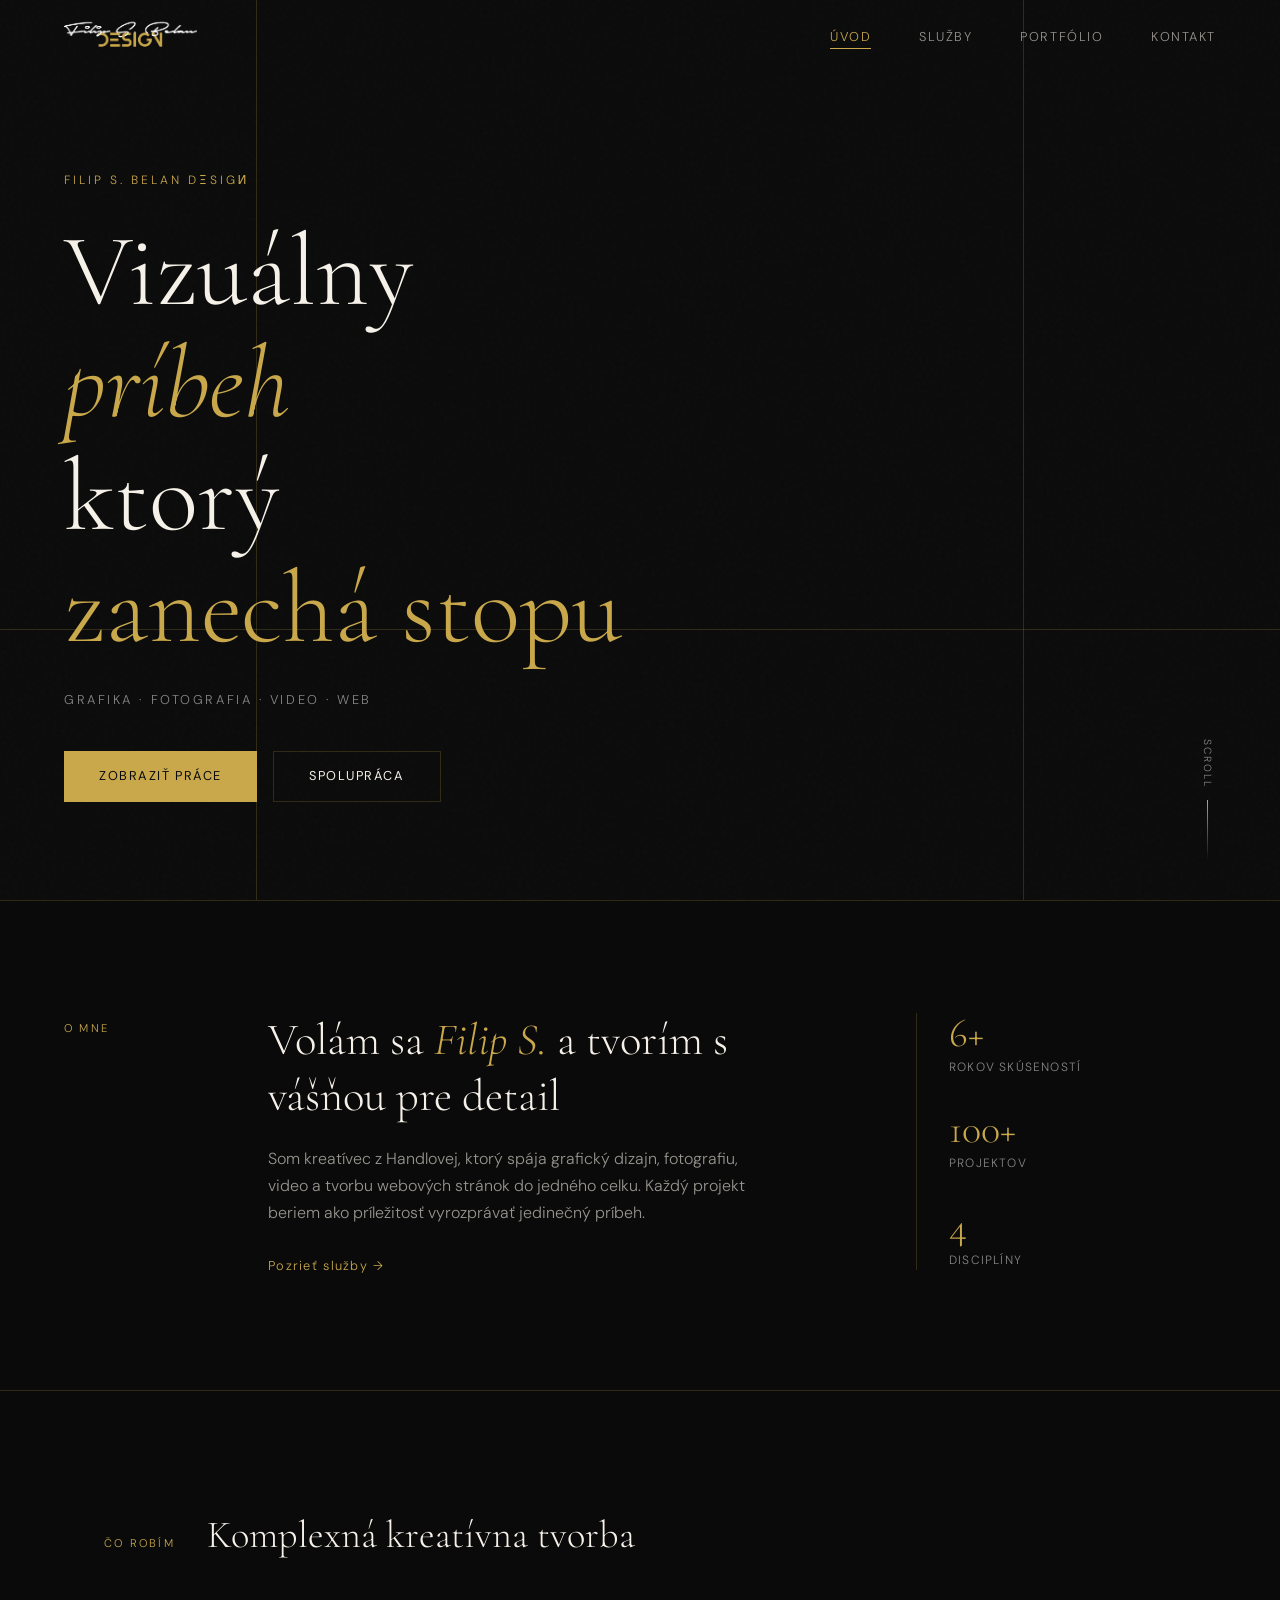
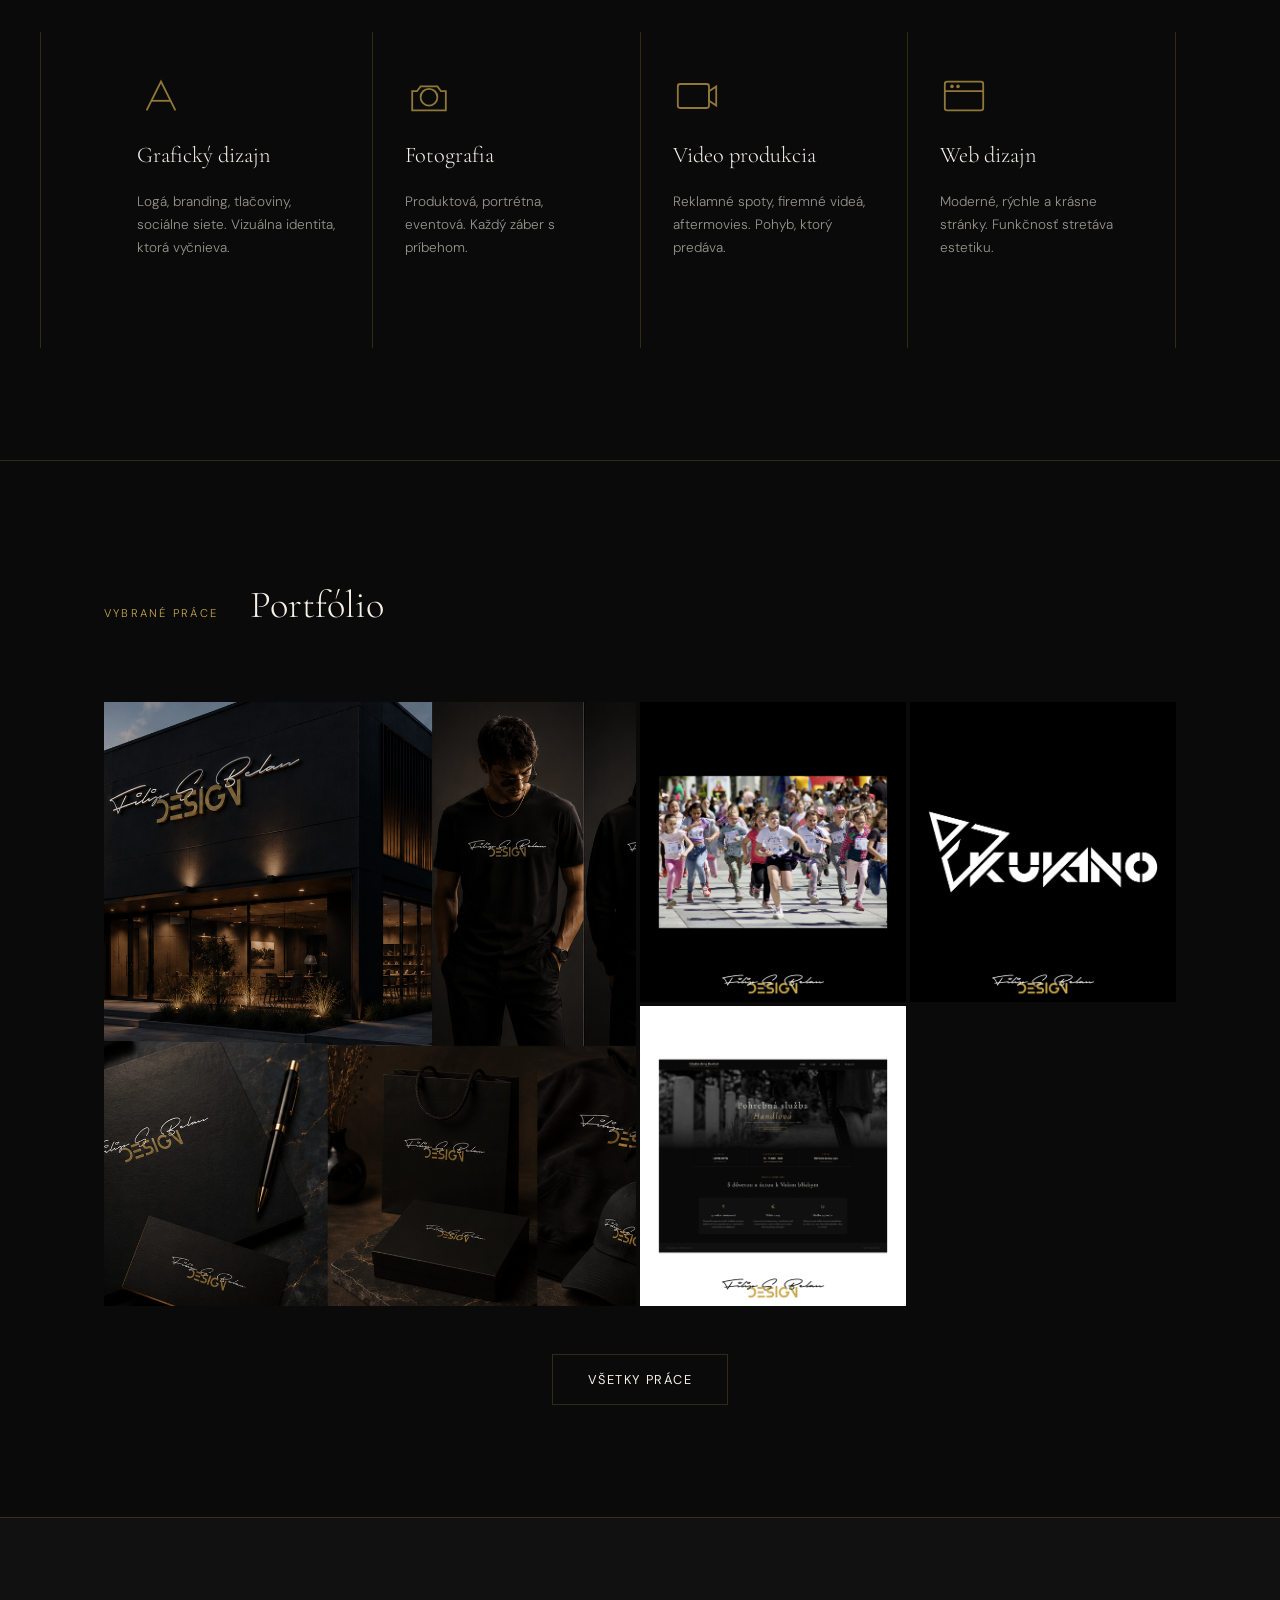
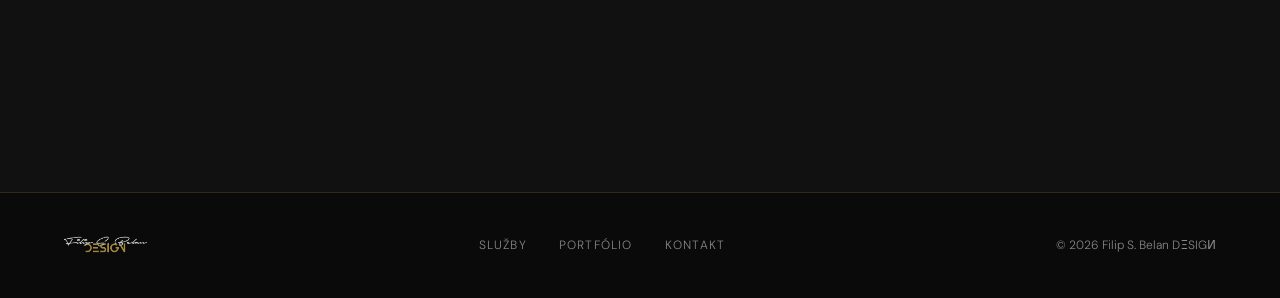
==== commit 24689693: "Add files via upload" ====
--- a/index.html
+++ b/index.html
@@ -144,7 +144,7 @@
         <div class="portfolio-item">
           <img src="3.webp" alt="Projekt 3"/>
           <div class="portfolio-overlay">
-            <span>Video</span>
+            <span>Grafika</span>
           </div>
         </div>
         <div class="portfolio-item">
@@ -186,17 +186,5 @@
   <script src="main.js"></script>
 </body>
 
-<div id="cookie-banner" style="
-  position: fixed;
-  bottom: 0;
-  left: 0;
-  width: 100%;
-  background: #ffffff;
-  color: #fff;
-  padding: 15px;
-  text-align: center;
-  z-index: 9999;
-">
-  
 </script>
 </html>
--- a/style.css
+++ b/style.css
@@ -1046,8 +1046,6 @@
 }
 
 .portfolio-item:has(img[src=""]), 
-.portfolio-item:has(img:not([src])),
-.portfolio-grid a:not(:has(img)),
-.portfolio-item:nth-child(n+3) {
+.portfolio-item:has(img:not([src])) {
     display: none !important;
 }
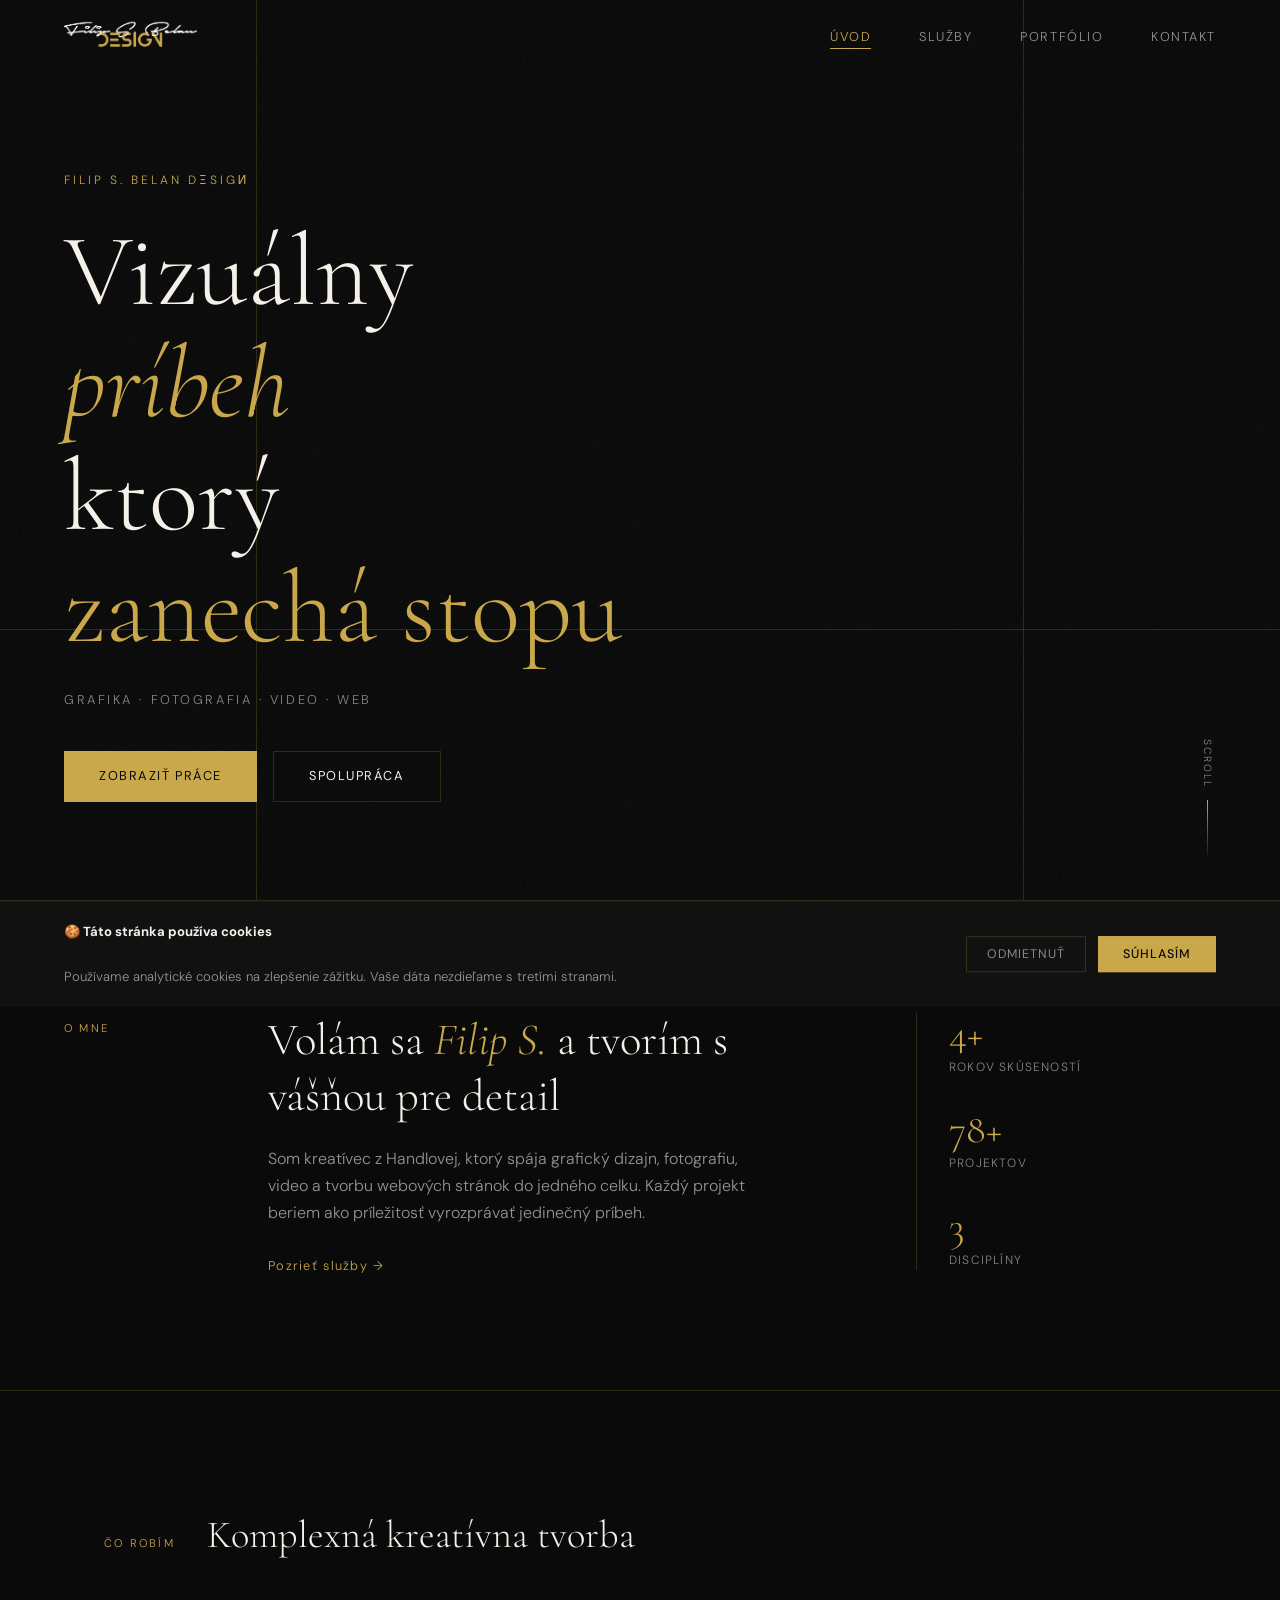
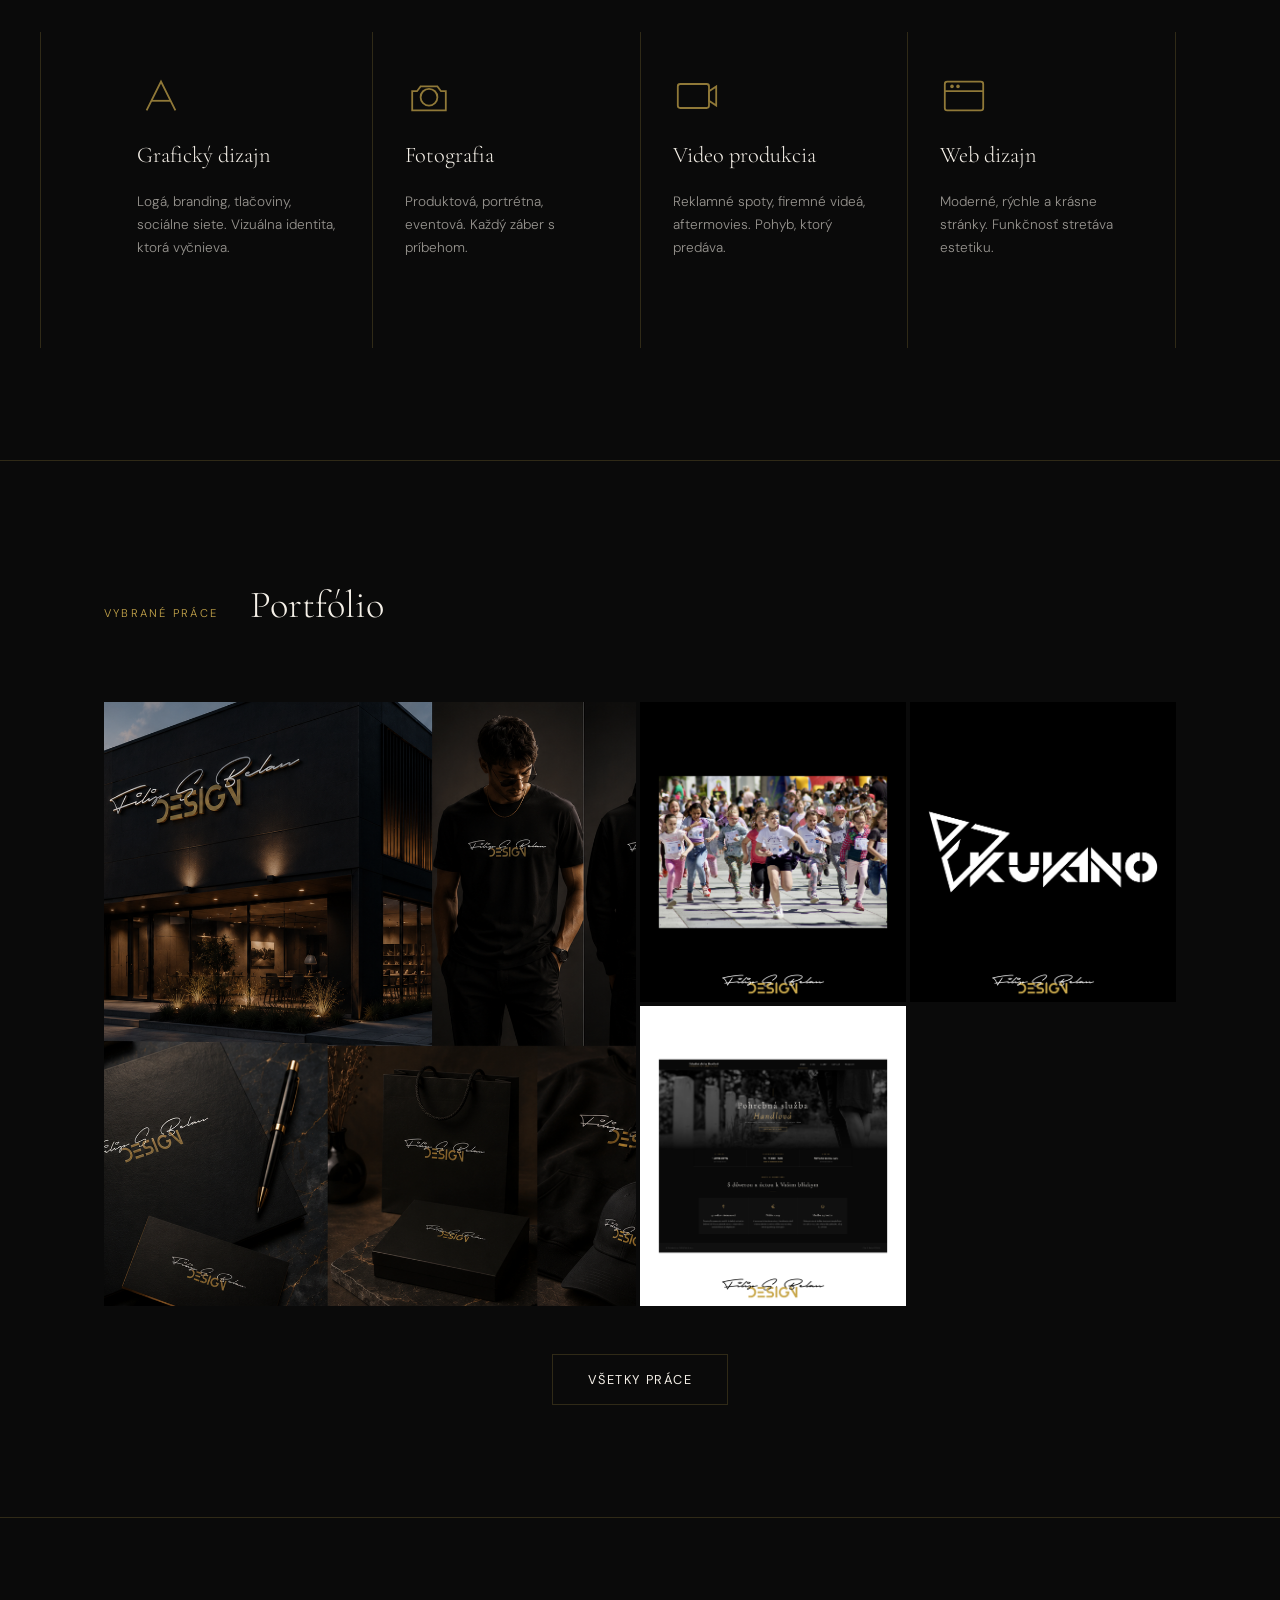
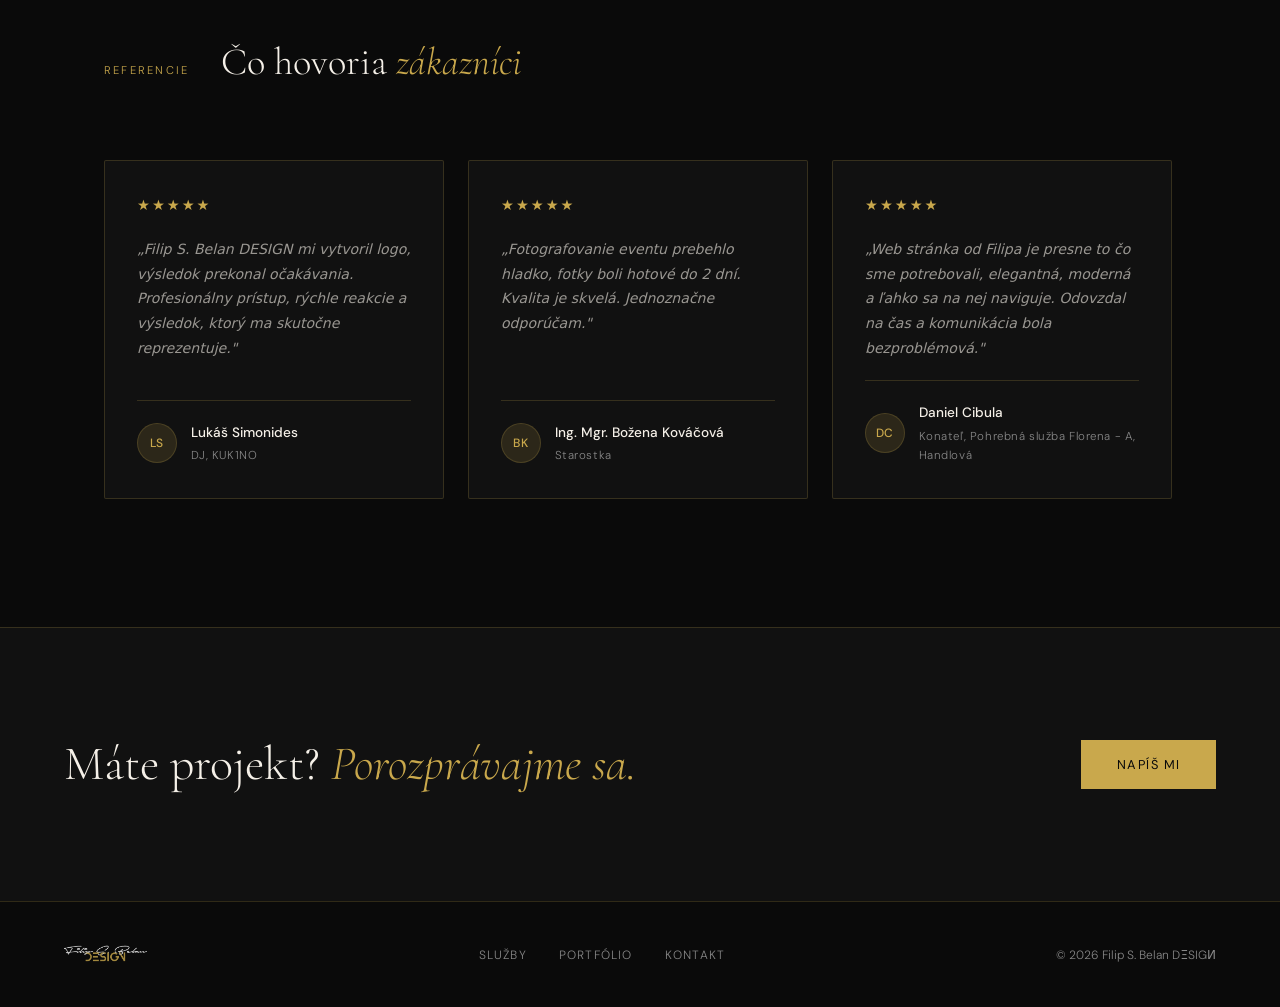
==== commit 77075539: "Add files via upload" ====
--- a/index.html
+++ b/index.html
@@ -65,15 +65,15 @@
         </div>
         <div class="intro-stats">
           <div class="stat">
-            <span class="stat-num">6+</span>
+            <span class="stat-num count-stat" data-count="6" data-suffix="+">0+</span>
             <span class="stat-label">Rokov skúseností</span>
           </div>
           <div class="stat">
-            <span class="stat-num">100+</span>
+            <span class="stat-num count-stat" data-count="100" data-suffix="+">0+</span>
             <span class="stat-label">Projektov</span>
           </div>
           <div class="stat">
-            <span class="stat-num">4</span>
+            <span class="stat-num count-stat" data-count="4" data-suffix="">0</span>
             <span class="stat-label">Disciplíny</span>
           </div>
         </div>
@@ -131,31 +131,70 @@
       <div class="portfolio-grid">
         <div class="portfolio-item portfolio-item--large">
           <img src="1.webp" alt="Projekt 1"/>
-          <div class="portfolio-overlay">
-            <span>Branding</span>
-          </div>
+          <div class="portfolio-overlay"><span>Branding</span></div>
         </div>
         <div class="portfolio-item">
           <img src="2.webp" alt="Projekt 2"/>
-          <div class="portfolio-overlay">
-            <span>Fotografia</span>
-          </div>
+          <div class="portfolio-overlay"><span>Fotografia</span></div>
         </div>
         <div class="portfolio-item">
           <img src="3.webp" alt="Projekt 3"/>
-          <div class="portfolio-overlay">
-            <span>Grafika</span>
-          </div>
+          <div class="portfolio-overlay"><span>Grafika</span></div>
         </div>
         <div class="portfolio-item">
           <img src="4.webp" alt="Projekt 4"/>
-          <div class="portfolio-overlay">
-            <span>Web</span>
-          </div>
+          <div class="portfolio-overlay"><span>Web</span></div>
         </div>
       </div>
       <div class="portfolio-cta">
         <a href="portfolio.html" class="btn btn--outline">Všetky práce</a>
+      </div>
+    </section>
+
+    <!-- REVIEWS -->
+    <section class="reviews-section">
+      <div class="section-header">
+        <div class="section-label">Referencie</div>
+        <h2>Čo hovoria <em>zákazníci</em></h2>
+      </div>
+      <div class="reviews-track">
+
+        <div class="review-card">
+          <div class="review-stars">★★★★★</div>
+          <p class="review-text">„Filip S. Belan DESIGN mi vytvoril logo, výsledok prekonal očakávania. Profesionálny prístup, rýchle reakcie a výsledok, ktorý ma skutočne reprezentuje."</p>
+          <div class="review-author">
+            <div class="review-avatar">LS</div>
+            <div>
+              <div class="review-name">Lukáš Simonides</div>
+              <div class="review-role">DJ, KUK1NO</div>
+            </div>
+          </div>
+        </div>
+
+        <div class="review-card">
+          <div class="review-stars">★★★★★</div>
+          <p class="review-text">„Fotografovanie eventu prebehlo hladko, fotky boli hotové do 2 dní. Kvalita je skvelá. Jednoznačne odporúčam."</p>
+          <div class="review-author">
+            <div class="review-avatar">BK</div>
+            <div>
+              <div class="review-name">Ing. Mgr. Božena Kováčová</div>
+              <div class="review-role">Starostka </div>
+            </div>
+          </div>
+        </div>
+
+        <div class="review-card">
+          <div class="review-stars">★★★★★</div>
+          <p class="review-text">„Web stránka od Filipa je presne to čo sme potrebovali, elegantná, moderná a ľahko sa na nej naviguje. Odovzdal na čas a komunikácia bola bezproblémová."</p>
+          <div class="review-author">
+            <div class="review-avatar">DC</div>
+            <div>
+              <div class="review-name">Daniel Cibula</div>
+              <div class="review-role">Konateľ, Pohrebná služba Florena - A, Handlová</div>
+            </div>
+          </div>
+        </div>
+
       </div>
     </section>
 
@@ -172,8 +211,8 @@
   <footer class="footer">
     <div class="footer-inner">
       <a href="index.html" class="nav-logo">
-  <img src="logo.webp" alt="Logo" class="logo footer-logo">
-    </a>
+        <img src="logo.webp" alt="Logo" class="logo footer-logo">
+      </a>
       <div class="footer-links">
         <a href="sluzby.html">Služby</a>
         <a href="portfolio.html">Portfólio</a>
@@ -184,7 +223,18 @@
   </footer>
 
   <script src="main.js"></script>
+
+  <!-- COOKIES BANNER -->
+  <div id="cookie-banner">
+    <div class="cookie-text">
+      <strong>🍪 Táto stránka používa cookies</strong><br>
+      Používame analytické cookies na zlepšenie zážitku. Vaše dáta nezdieľame s tretími stranami.
+    </div>
+    <div class="cookie-btns">
+      <button id="cookie-decline">Odmietnuť</button>
+      <button id="cookie-accept">Súhlasím</button>
+    </div>
+  </div>
+
 </body>
-
-</script>
 </html>
--- a/style.css
+++ b/style.css
@@ -1048,4 +1048,200 @@
 .portfolio-item:has(img[src=""]), 
 .portfolio-item:has(img:not([src])) {
     display: none !important;
-}+}
+/* ===================== REVIEWS SECTION ===================== */
+.reviews-section {
+  padding: 7rem 0;
+  border-top: 1px solid var(--border);
+  overflow: hidden;
+}
+
+.reviews-section .section-header h2 em {
+  font-style: italic;
+  color: var(--gold);
+}
+
+.reviews-track {
+  display: flex;
+  gap: 1.5rem;
+  padding: 0 5vw 1rem;
+  overflow-x: auto;
+  scroll-snap-type: x mandatory;
+  -webkit-overflow-scrolling: touch;
+  scrollbar-width: none;
+  max-width: 1200px;
+  margin: 0 auto;
+}
+
+.reviews-track::-webkit-scrollbar { display: none; }
+
+.review-card {
+  min-width: 300px;
+  max-width: 340px;
+  flex-shrink: 0;
+  scroll-snap-align: start;
+  border: 1px solid var(--border);
+  border-radius: 2px;
+  padding: 2rem;
+  background: var(--black-2);
+  display: flex;
+  flex-direction: column;
+  gap: 1.25rem;
+  transition: border-color var(--transition);
+}
+
+.review-card:hover {
+  border-color: var(--gold);
+}
+
+.review-stars {
+  color: var(--gold);
+  font-size: 0.9rem;
+  letter-spacing: 2px;
+}
+
+.review-text {
+  font-size: 0.88rem;
+  line-height: 1.75;
+  color: var(--cream-dim);
+  font-style: italic;
+  flex: 1;
+}
+
+.review-author {
+  display: flex;
+  align-items: center;
+  gap: 0.85rem;
+  border-top: 1px solid var(--border);
+  padding-top: 1.25rem;
+}
+
+.review-avatar {
+  width: 40px;
+  height: 40px;
+  border-radius: 50%;
+  background: var(--gold-dim);
+  border: 1px solid var(--border);
+  display: flex;
+  align-items: center;
+  justify-content: center;
+  font-size: 0.75rem;
+  font-weight: 500;
+  color: var(--gold);
+  flex-shrink: 0;
+  letter-spacing: 0.05em;
+}
+
+.review-name {
+  font-size: 0.85rem;
+  font-weight: 500;
+  color: var(--cream);
+}
+
+.review-role {
+  font-size: 0.72rem;
+  color: var(--gray);
+  margin-top: 0.15rem;
+  letter-spacing: 0.05em;
+}
+
+/* ===================== COOKIES BANNER ===================== */
+#cookie-banner {
+  position: fixed;
+  bottom: 0;
+  left: 0;
+  right: 0;
+  background: var(--black-2);
+  border-top: 1px solid var(--border);
+  padding: 1.25rem 5vw;
+  z-index: 9000;
+  display: flex;
+  align-items: center;
+  justify-content: space-between;
+  gap: 1.5rem;
+  flex-wrap: wrap;
+  transform: translateY(100%);
+  transition: transform 0.5s cubic-bezier(0.4, 0, 0.2, 1);
+}
+
+#cookie-banner.visible {
+  transform: translateY(0);
+}
+
+.cookie-text {
+  font-size: 0.82rem;
+  line-height: 1.6;
+  color: var(--cream-dim);
+  flex: 1;
+  min-width: 220px;
+}
+
+.cookie-text strong {
+  color: var(--cream);
+  display: block;
+  margin-bottom: 0.2rem;
+}
+
+.cookie-btns {
+  display: flex;
+  gap: 0.75rem;
+  flex-shrink: 0;
+}
+
+#cookie-decline {
+  background: transparent;
+  border: 1px solid var(--border);
+  color: var(--gray);
+  padding: 0.55rem 1.25rem;
+  font-size: 0.78rem;
+  font-family: var(--font-sans);
+  letter-spacing: 0.08em;
+  text-transform: uppercase;
+  cursor: pointer;
+  transition: var(--transition);
+}
+
+#cookie-decline:hover {
+  border-color: var(--cream-dim);
+  color: var(--cream);
+}
+
+#cookie-accept {
+  background: var(--gold);
+  border: 1px solid var(--gold);
+  color: var(--black);
+  padding: 0.55rem 1.5rem;
+  font-size: 0.78rem;
+  font-family: var(--font-sans);
+  font-weight: 500;
+  letter-spacing: 0.08em;
+  text-transform: uppercase;
+  cursor: pointer;
+  transition: var(--transition);
+}
+
+#cookie-accept:hover {
+  background: var(--gold-light);
+  border-color: var(--gold-light);
+}
+
+@media (max-width: 600px) {
+  #cookie-banner {
+    flex-direction: column;
+    align-items: flex-start;
+  }
+  .cookie-btns {
+    width: 100%;
+  }
+  #cookie-decline,
+  #cookie-accept {
+    flex: 1;
+    text-align: center;
+  }
+  .reviews-track {
+    padding: 0 4vw 1rem;
+  }
+  .review-card {
+    min-width: 270px;
+  }
+}
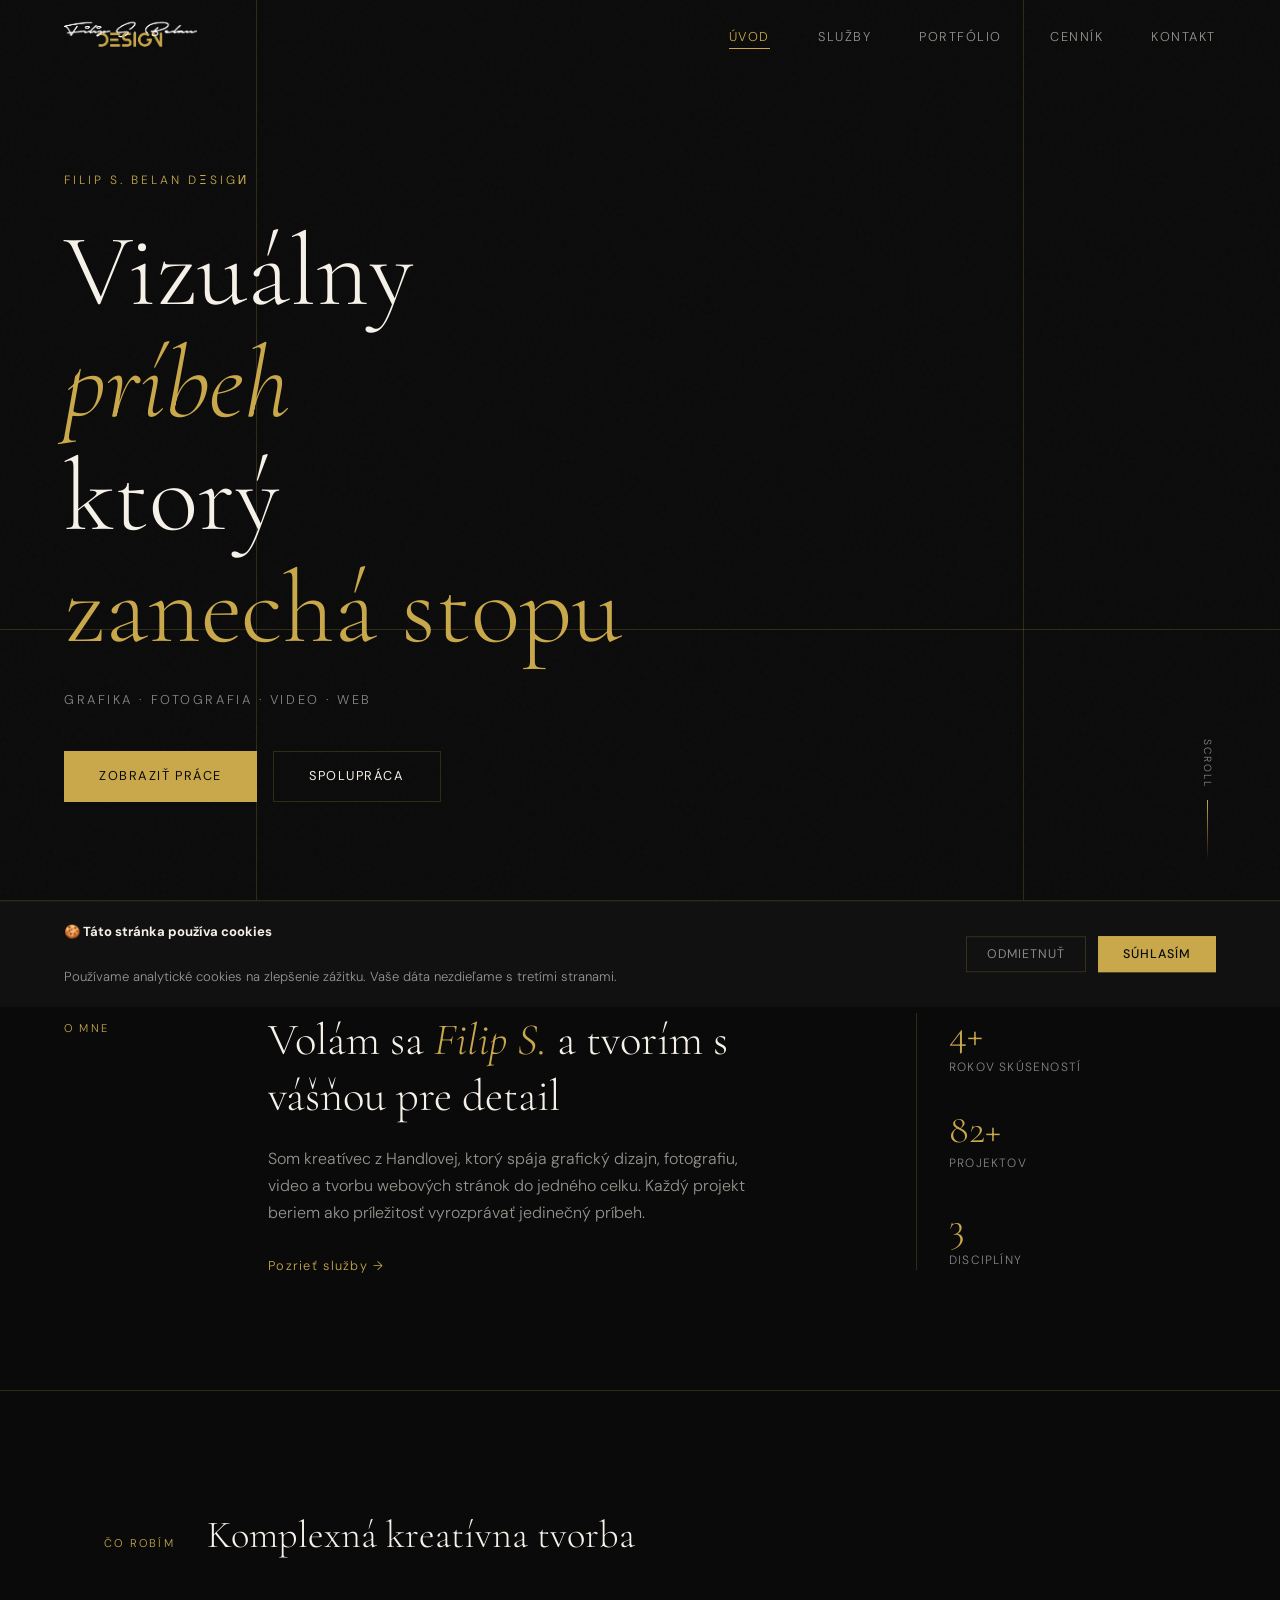
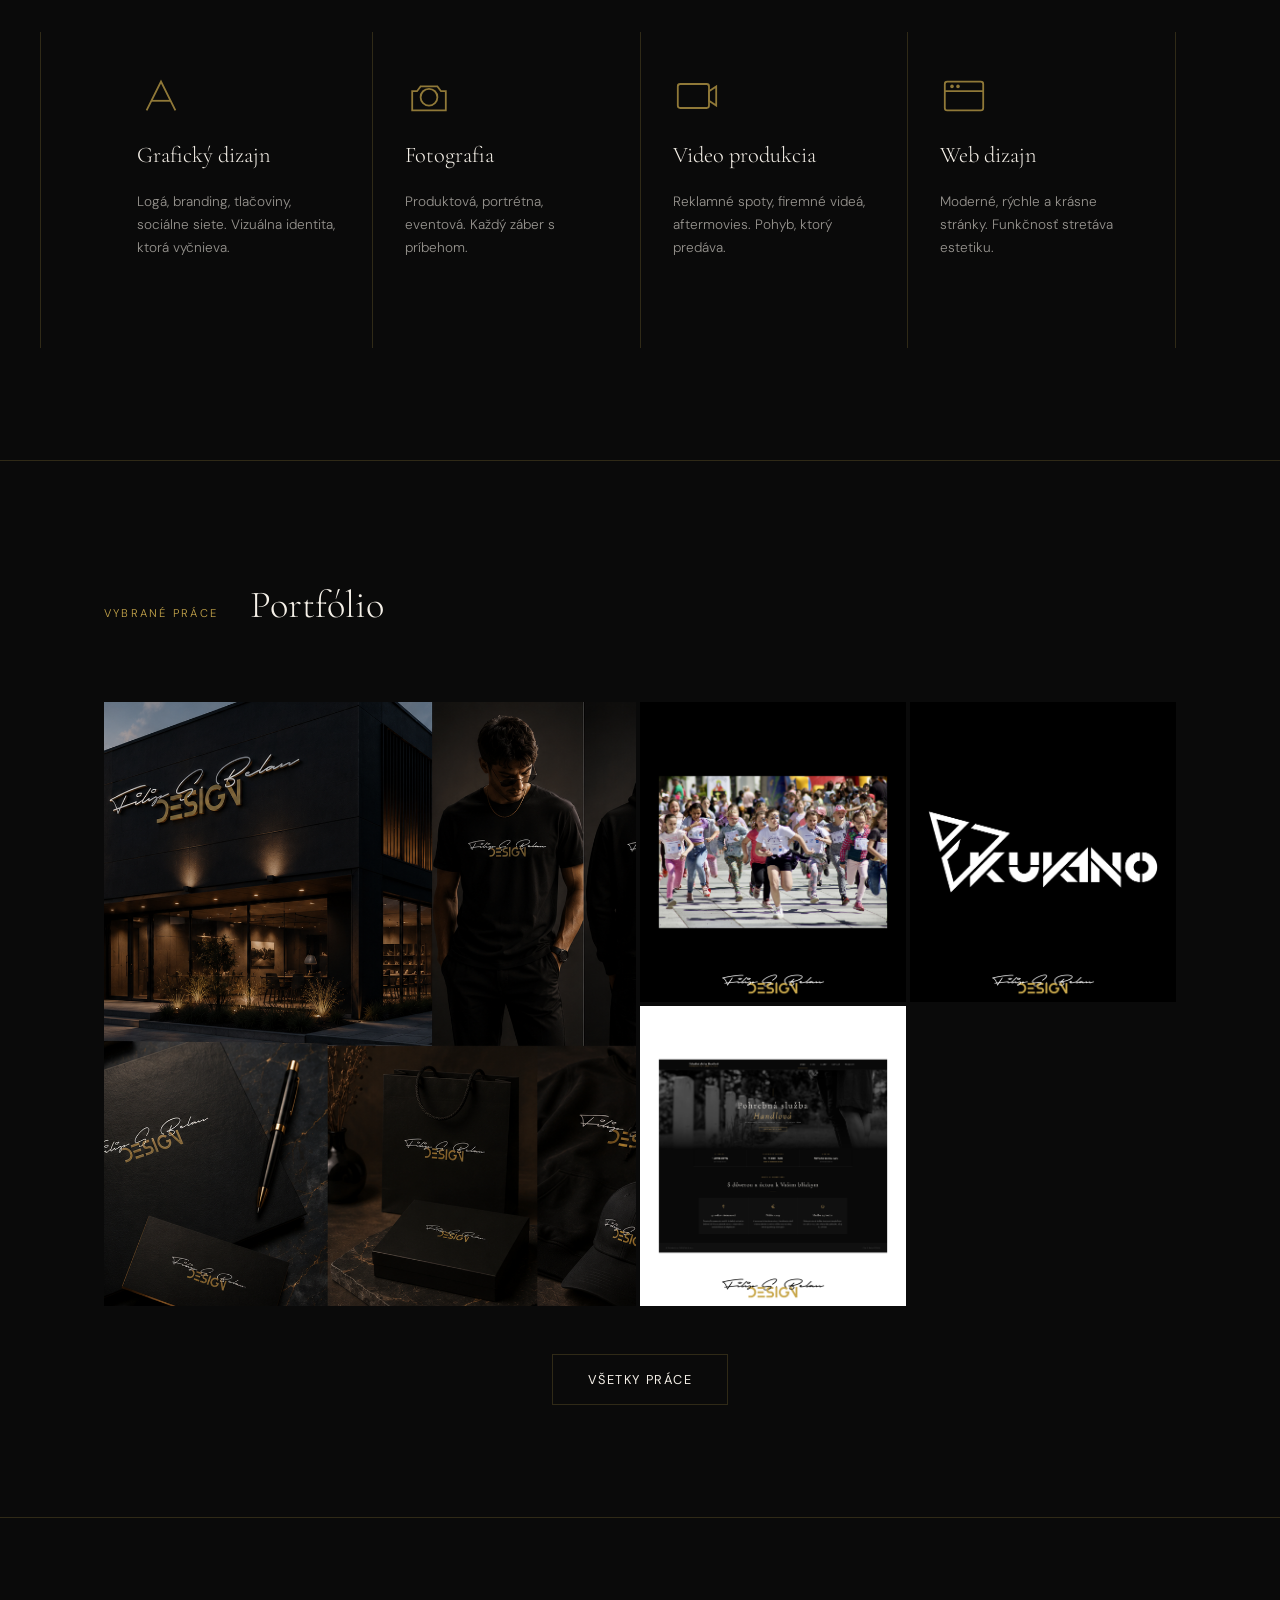
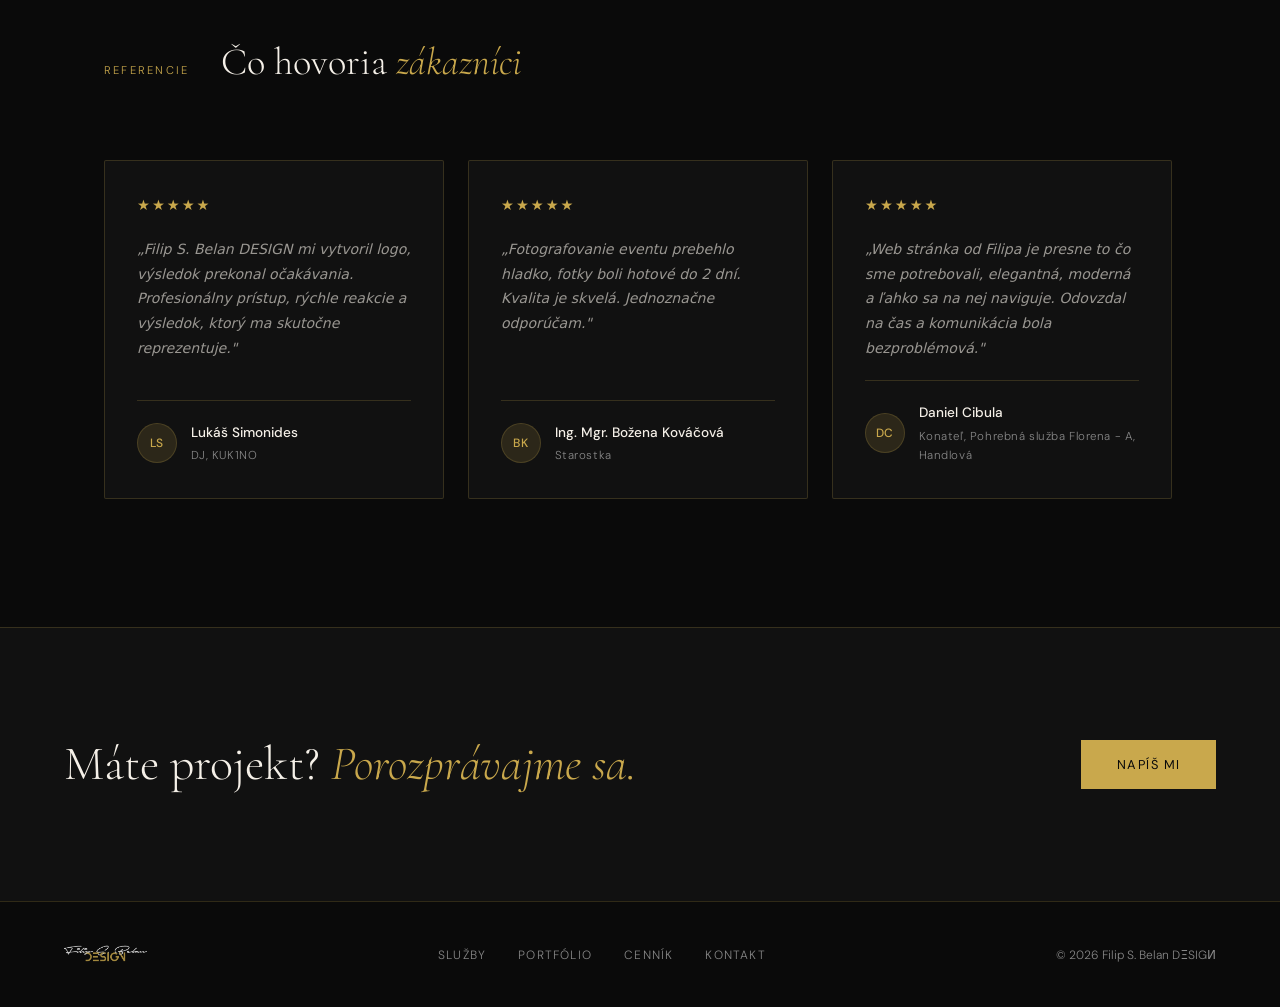
==== commit 7c053238: "Add files via upload" ====
--- a/index.html
+++ b/index.html
@@ -4,6 +4,10 @@
   <meta charset="UTF-8"/>
   <meta name="viewport" content="width=device-width, initial-scale=1.0"/>
   <title>Filip S. Belan — Kreatívne štúdio</title>
+  <link rel="icon" type="image/x-icon" href="favicon.ico"/>
+  <link rel="icon" type="image/png" sizes="32x32" href="favicon-32x32.png"/>
+  <link rel="icon" type="image/png" sizes="16x16" href="favicon-16x16.png"/>
+  <link rel="apple-touch-icon" sizes="180x180" href="apple-touch-icon.png"/>
   <link rel="stylesheet" href="style.css"/>
   <link href="https://fonts.googleapis.com/css2?family=Cormorant+Garamond:ital,wght@0,300;0,400;1,300;1,400&family=DM+Sans:wght@300;400;500&display=swap" rel="stylesheet"/>
 </head>
@@ -20,6 +24,7 @@
       <li><a href="index.html" class="active">Úvod</a></li>
       <li><a href="sluzby.html">Služby</a></li>
       <li><a href="portfolio.html">Portfólio</a></li>
+      <li><a href="cennik.html">Cenník</a></li>
       <li><a href="kontakt.html">Kontakt</a></li>
     </ul>
   </nav>
@@ -216,6 +221,7 @@
       <div class="footer-links">
         <a href="sluzby.html">Služby</a>
         <a href="portfolio.html">Portfólio</a>
+        <a href="cennik.html">Cenník</a>
         <a href="kontakt.html">Kontakt</a>
       </div>
       <p class="footer-copy">© 2026 Filip S. Belan DΞSIGИ</p>
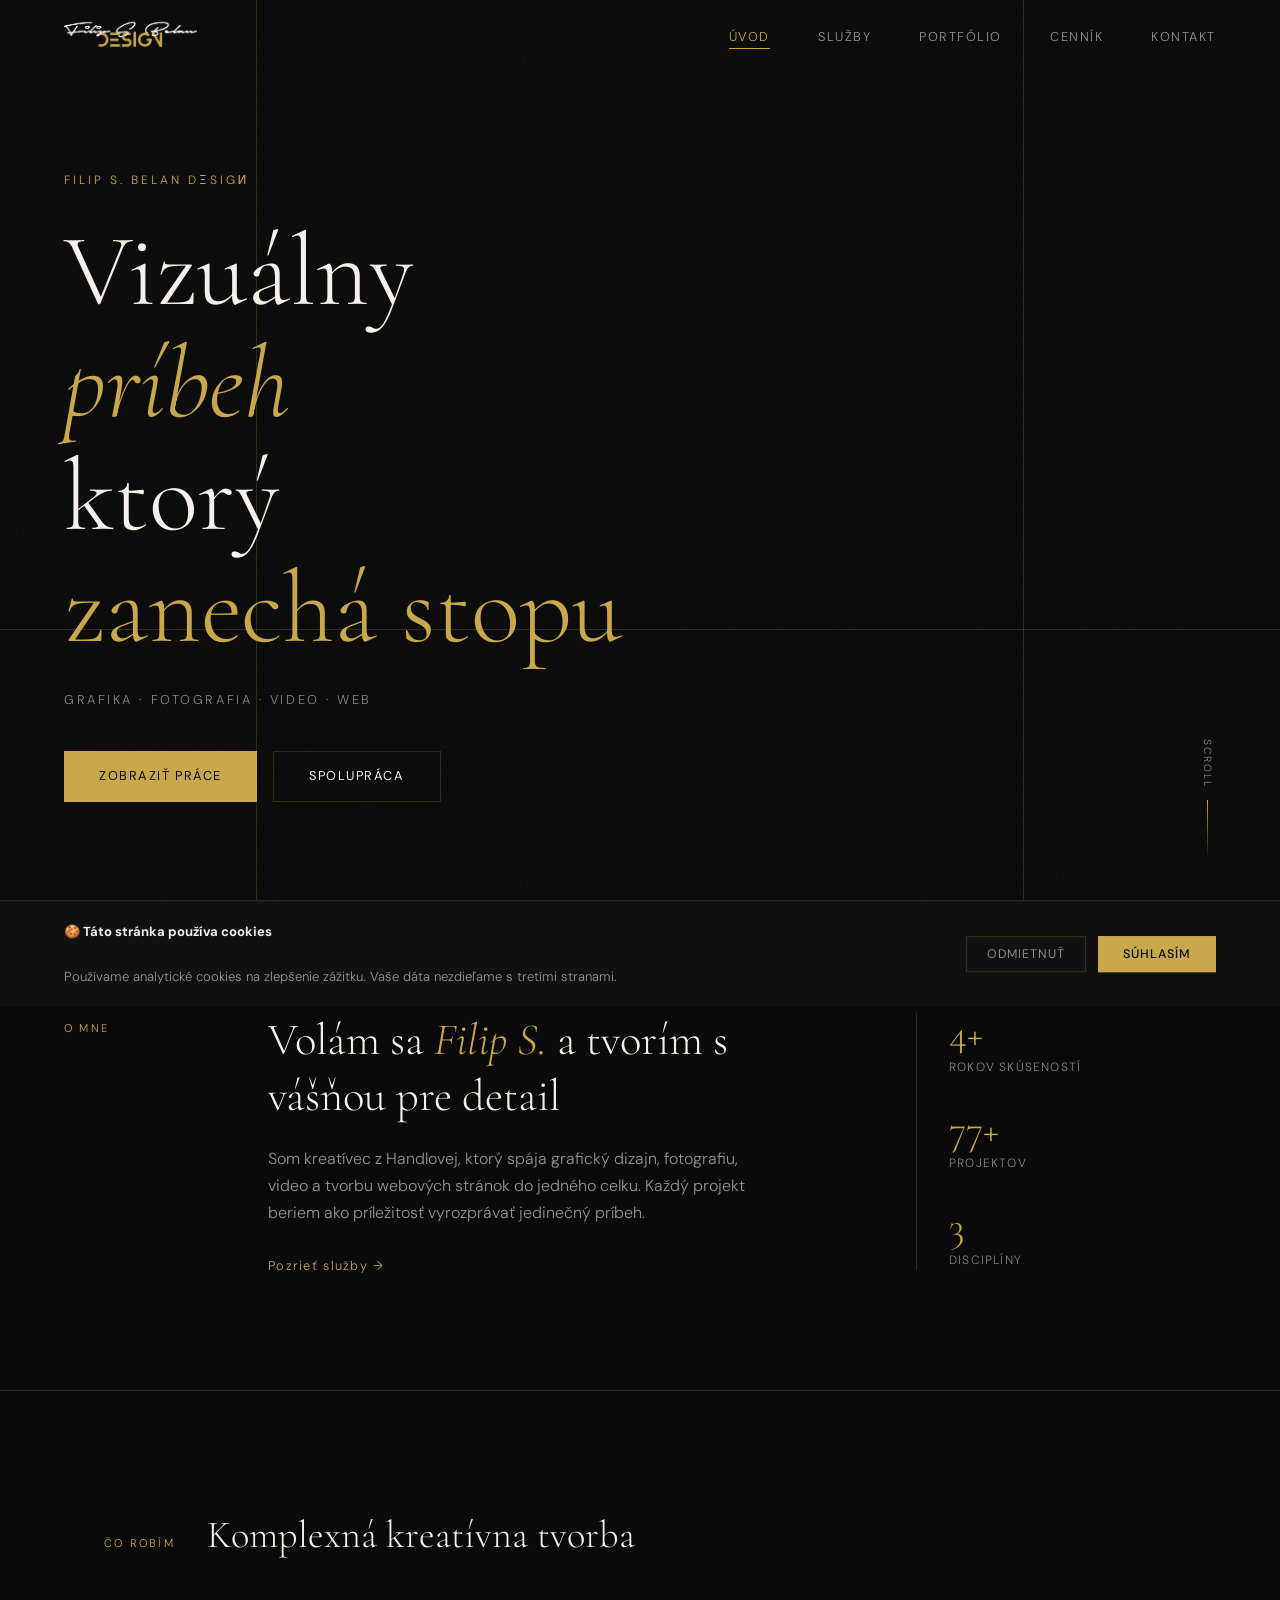
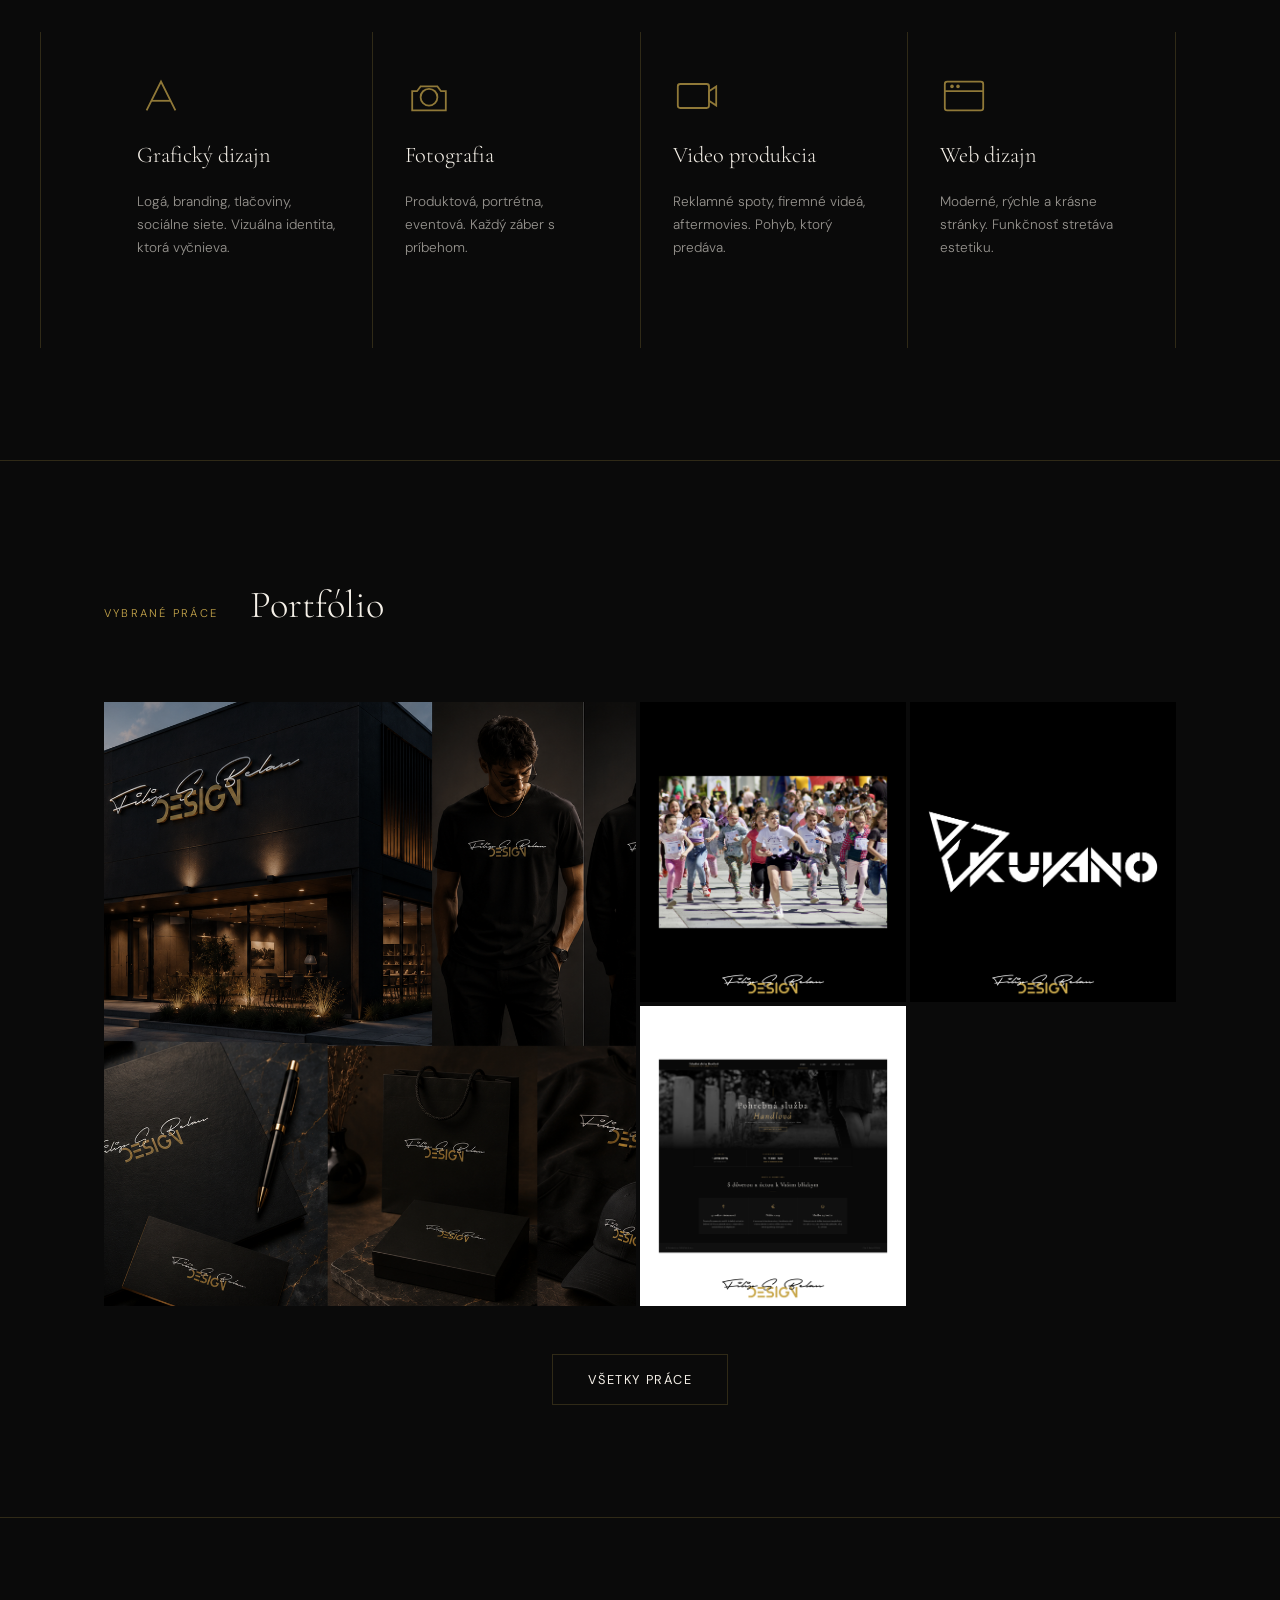
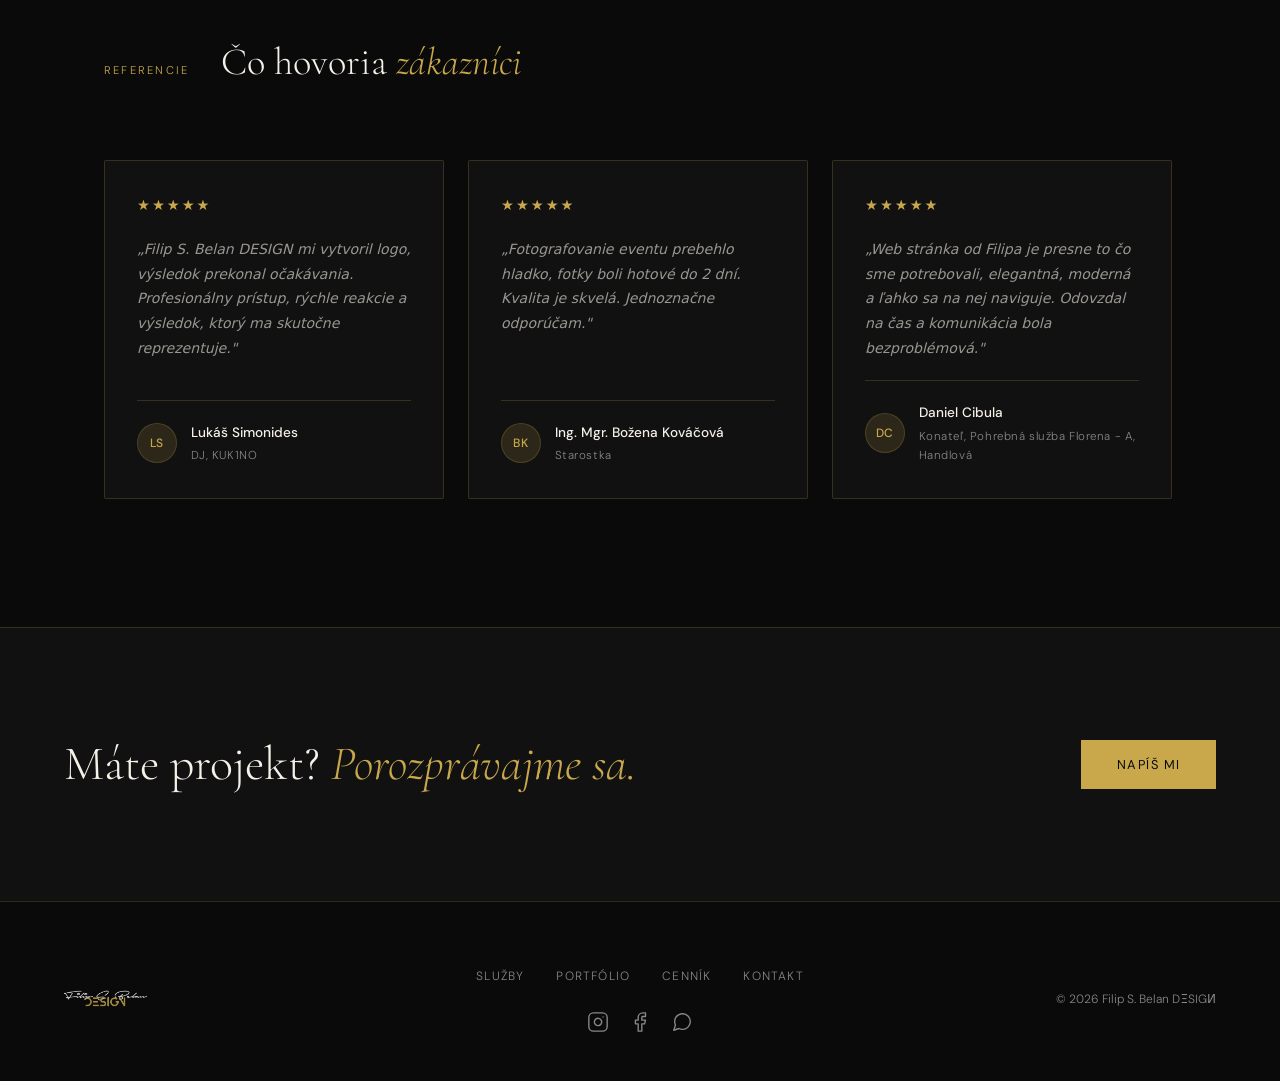
==== commit 4a6659c3: "Add files via upload" ====
--- a/index.html
+++ b/index.html
@@ -215,16 +215,34 @@
 
   <footer class="footer">
     <div class="footer-inner">
+      
       <a href="index.html" class="nav-logo">
         <img src="logo.webp" alt="Logo" class="logo footer-logo">
       </a>
-      <div class="footer-links">
-        <a href="sluzby.html">Služby</a>
-        <a href="portfolio.html">Portfólio</a>
-        <a href="cennik.html">Cenník</a>
-        <a href="kontakt.html">Kontakt</a>
-      </div>
+      
+      <div class="footer-center">
+        <div class="footer-links">
+          <a href="sluzby.html">Služby</a>
+          <a href="portfolio.html">Portfólio</a>
+          <a href="cennik.html">Cenník</a>
+          <a href="kontakt.html">Kontakt</a>
+        </div>
+
+        <div class="footer-socials">
+          <a href="https://www.instagram.com/filipsbelan_design" target="_blank" rel="noopener" aria-label="Instagram">
+            <svg viewBox="0 0 24 24" fill="none" stroke="currentColor" stroke-width="1.5" stroke-linecap="round" stroke-linejoin="round"><rect x="2" y="2" width="20" height="20" rx="5" ry="5"></rect><path d="M16 11.37A4 4 0 1 1 12.63 8 4 4 0 0 1 16 11.37z"></path><line x1="17.5" y1="6.5" x2="17.51" y2="6.5"></line></svg>
+          </a>
+          <a href="https://www.facebook.com/profile.php?id=100087038730195" target="_blank" rel="noopener" aria-label="Facebook">
+            <svg viewBox="0 0 24 24" fill="none" stroke="currentColor" stroke-width="1.5" stroke-linecap="round" stroke-linejoin="round"><path d="M18 2h-3a5 5 0 0 0-5 5v3H7v4h3v8h4v-8h3l1-4h-4V7a1 1 0 0 1 1-1h3z"></path></svg>
+          </a>
+          <a href="https://wa.me/421915124366" target="_blank" rel="noopener" aria-label="WhatsApp">
+            <svg viewBox="0 0 24 24" fill="none" stroke="currentColor" stroke-width="1.5" stroke-linecap="round" stroke-linejoin="round"><path d="M21 11.5a8.38 8.38 0 0 1-.9 3.8 8.5 8.5 0 0 1-7.6 4.7 8.38 8.38 0 0 1-3.8-.9L3 21l1.9-5.7a8.38 8.38 0 0 1-.9-3.8 8.5 8.5 0 0 1 4.7-7.6 8.38 8.38 0 0 1 3.8-.9h.5a8.48 8.48 0 0 1 8 8v.5z"></path></svg>
+          </a>
+        </div>
+      </div>
+
       <p class="footer-copy">© 2026 Filip S. Belan DΞSIGИ</p>
+      
     </div>
   </footer>
 
--- a/style.css
+++ b/style.css
@@ -21,6 +21,11 @@
   --transition: 0.35s cubic-bezier(0.4, 0, 0.2, 1);
 }
 
+::selection {
+  background-color: var(--gold);
+  color: var(--black);
+}
+
 *, *::before, *::after { box-sizing: border-box; margin: 0; padding: 0; }
 
 html { scroll-behavior: smooth; }
@@ -137,7 +142,32 @@
 .btn--gold {
   background: var(--gold);
   color: var(--black);
-}
+  position: relative;
+  overflow: hidden;
+}
+
+.btn--gold::after {
+  content: '';
+  position: absolute;
+  top: 0;
+  left: -50%;
+  width: 20%;
+  height: 100%;
+  background: linear-gradient(
+    to right,
+    rgba(255, 255, 255, 0) 0%,
+    rgba(255, 255, 255, 0.3) 50%,
+    rgba(255, 255, 255, 0) 100%
+  );
+  transform: skewX(-25deg);
+  transition: none;
+}
+
+.btn--gold:hover::after {
+  left: 150%;
+  transition: left 0.8s ease-in-out;
+}
+
 .btn--gold:hover {
   background: var(--gold-light);
   transform: translateY(-1px);
@@ -701,14 +731,18 @@
   inset: 0;
   background: rgba(0,0,0,0.95);
   z-index: 2000;
-  display: none;
+  display: flex;
   align-items: center;
   justify-content: center;
   backdrop-filter: blur(8px);
+  opacity: 0;
+  pointer-events: none;
+  transition: opacity var(--transition);
 }
 
 .lightbox.active {
-  display: flex;
+  opacity: 1;
+  pointer-events: auto;
 }
 
 .lightbox img {
@@ -872,20 +906,29 @@
 }
 
 /* ===================== FOOTER ===================== */
+/* ===================== FOOTER ===================== */
 .footer {
   border-top: 1px solid var(--border);
-  padding: 2.5rem 5vw;
+  padding: 4rem 5vw 3rem; /* Zväčšil som padding pre lepší "luxury" nádych */
   background: var(--black);
 }
 
 .footer-inner {
   max-width: 1200px;
   margin: 0 auto;
-  display: flex;
+  display: grid;
+  /* Vytvoríme 3 stĺpce: Logo (vľavo), Menu a Ikony (v strede pod sebou), Copy (vpravo) */
+  grid-template-columns: 1fr auto 1fr; 
   align-items: center;
-  justify-content: space-between;
-  gap: 1rem;
-  flex-wrap: wrap;
+  gap: 2rem;
+}
+
+/* Stredový stĺpec s menu a ikonami */
+.footer-center {
+  display: flex;
+  flex-direction: column;
+  align-items: center;
+  gap: 1.5rem;
 }
 
 .footer-logo {
@@ -893,6 +936,7 @@
   font-size: 1.2rem;
   letter-spacing: 0.15em;
   color: var(--gold);
+  justify-self: start; /* Zarovná logo úplne vľavo */
 }
 
 .footer-links {
@@ -910,9 +954,54 @@
 
 .footer-links a:hover { color: var(--gold); }
 
+/* ---- IKONY SOCIÁLNYCH SIETÍ ---- */
+.footer-socials {
+  display: flex;
+  gap: 1.5rem;
+  align-items: center;
+}
+
+.footer-socials a {
+  color: var(--gray);
+  transition: color var(--transition), transform var(--transition);
+  display: inline-block;
+}
+
+.footer-socials svg {
+  width: 20px;
+  height: 20px;
+  display: block;
+}
+
+.footer-socials a:hover {
+  color: var(--gold);
+  transform: translateY(-2px);
+}
+
 .footer-copy {
   font-size: 0.75rem;
   color: var(--gray);
+  justify-self: end; /* Zarovná copyright úplne vpravo */
+}
+
+/* ---- RESPONDZIVITA (MOBILY A TABLETY) ---- */
+@media (max-width: 768px) {
+  .footer-inner {
+    /* Na mobile zrušíme stĺpce a všetko hodíme pekne pod seba do stredu */
+    grid-template-columns: 1fr;
+    text-align: center;
+    gap: 2rem;
+  }
+  
+  .footer-logo,
+  .footer-copy {
+    justify-self: center; /* Vycentrujeme logo aj copy na mobile */
+  }
+
+  .footer-links {
+    flex-direction: column; /* Menu na mobile pod sebou pre lepšie klikanie */
+    gap: 1rem;
+  }
 }
 
 /* ===================== ANIMATIONS ===================== */
@@ -1245,3 +1334,35 @@
     min-width: 270px;
   }
 }
+/* ===================== FOOTER SOCIALS ===================== */
+.footer-socials {
+  display: flex;
+  gap: 1.25rem;
+  align-items: center;
+}
+
+.footer-socials a {
+  color: var(--gray);
+  transition: color var(--transition), transform var(--transition);
+  display: inline-block;
+}
+
+.footer-socials svg {
+  width: 22px;
+  height: 22px;
+  display: block;
+}
+
+/* Efekt po prejdení myšou — ikona ožije do zlata a jemne sa podvihne */
+.footer-socials a:hover {
+  color: var(--gold);
+  transform: translateY(-2px);
+}
+
+/* Responzivita pre mobily — v responsive sekcii už máš flex-direction: column */
+@media (max-width: 768px) {
+  .footer-socials {
+    justify-content: center;
+    margin: 0.5rem 0;
+  }
+}
